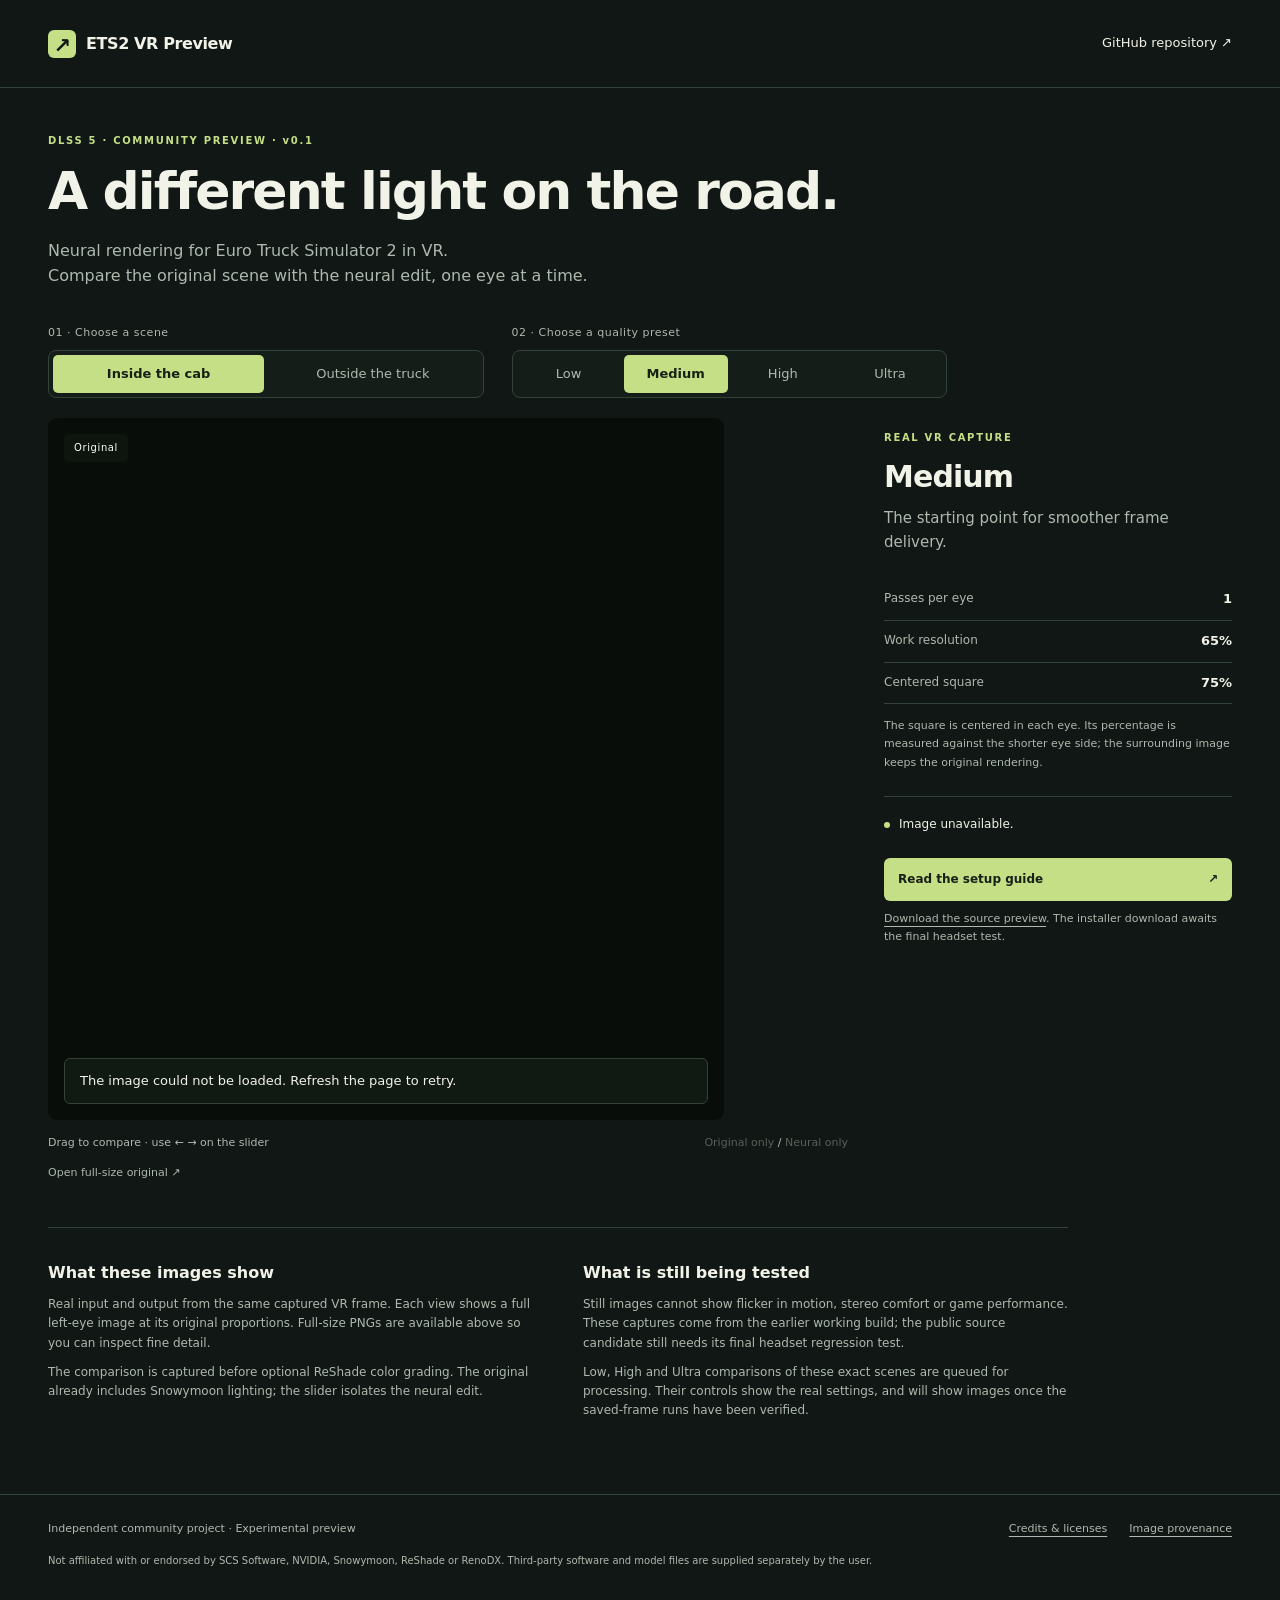
==== site/index.html @ 55ffd110 "Prepare the project-owned comparison showcase Keep the page, provenance, local-link validation and R" ====
<!doctype html>
<html lang="en"><head>
<meta charset="utf-8"><meta name="viewport" content="width=device-width, initial-scale=1"><meta name="description" content="ETS2 VR neural-rendering preview. Explore real cab and truck captures with an original / neural comparison slider."><meta name="theme-color" content="#111714">
<title>ETS2 DLSS 5 VR Preview — comparisons</title><link rel="stylesheet" href="style.css"><script src="app.js" defer></script>
</head><body>
<header class="topbar"><a class="brand" href="./"><span class="mark" aria-hidden="true">↗</span> ETS2 VR Preview</a><a href="https://github.com/EinarEB/ETS2-DLSS-5-VR-Preview">GitHub repository ↗</a></header>
<main>
<div class="intro"><p class="eyebrow">DLSS 5 · COMMUNITY PREVIEW · v0.1</p><h1>A different light on the road.</h1><p class="lede">Neural rendering for Euro Truck Simulator 2 in VR.<br>Compare the original scene with the neural edit, one eye at a time.</p></div>
<section class="showcase" aria-label="Interactive image comparison">
<div class="controls">
<div><span class="control-label" id="scene-label">01 · Choose a scene</span><div class="segments" role="group" aria-labelledby="scene-label"><button data-scene="cab" aria-pressed="true">Inside the cab</button><button data-scene="exterior" aria-pressed="false">Outside the truck</button></div></div>
<div><span class="control-label" id="preset-label">02 · Choose a quality preset</span><div class="segments presets" role="group" aria-labelledby="preset-label"><button data-preset="low" aria-pressed="false">Low</button><button data-preset="medium" aria-pressed="true">Medium</button><button data-preset="high" aria-pressed="false">High</button><button data-preset="ultra" aria-pressed="false">Ultra</button></div></div>
</div>
<div class="comparison-layout"><div class="viewer-column">
<div class="viewer" id="viewer" aria-busy="true">
<img id="after-image" alt="" width="2504" height="2600" draggable="false"><img id="before-image" alt="Captured original VR scene before the neural edit" width="2504" height="2600" draggable="false">
<div class="image-labels"><span>Original</span><span id="after-label">Medium · neural edit</span></div><div class="divider" aria-hidden="true"><span>‹ ›</span></div>
<input id="wipe" type="range" min="0" max="100" value="50" aria-label="Original image coverage" aria-valuetext="50 percent original, 50 percent neural edit">
<div class="viewer-message" id="viewer-message" role="status">Loading the captured frame…</div></div>
<div class="under-viewer"><p id="drag-hint">Drag to compare · use ← → on the slider</p><div><button class="text-button" id="show-original">Original only</button><span aria-hidden="true"> / </span><button class="text-button" id="show-neural">Neural only</button></div></div>
<div class="image-links"><a id="original-link" target="_blank" rel="noopener">Open full-size original ↗</a><a id="result-link" target="_blank" rel="noopener">Open full-size result ↗</a></div>
</div><aside>
<p class="eyebrow" id="sample-kind">REAL VR CAPTURE</p><h2 id="preset-title">Medium</h2><p id="preset-description">The starting point for smoother frame delivery.</p>
<dl class="specs"><div><dt>Passes per eye</dt><dd id="passes">1</dd></div><div><dt>Work resolution</dt><dd id="resolution">65%</dd></div><div><dt>Centered square</dt><dd id="crop">75%</dd></div></dl>
<p class="small">The square is centered in each eye. Its percentage is measured against the shorter eye side; the surrounding image keeps the original rendering.</p>
<div class="sample-note"><span class="status-dot" aria-hidden="true"></span><p id="sample-note" aria-live="polite">Loading capture details…</p></div><p class="small" id="capture-details"></p>
<a class="button" href="setup.html">Read the setup guide <span aria-hidden="true">↗</span></a><p class="small release-note"><a href="https://github.com/EinarEB/ETS2-DLSS-5-VR-Preview/archive/refs/heads/main.zip">Download the source preview</a>. The installer download awaits the final headset test.</p>
</aside></div></section>
<section class="notes" aria-label="About the comparison"><div><h2>What these images show</h2><p>Real input and output from the same captured VR frame. Each view shows a full left-eye image at its original proportions. Full-size PNGs are available above so you can inspect fine detail.</p><p>The comparison is captured before optional ReShade color grading. The original already includes Snowymoon lighting; the slider isolates the neural edit.</p></div><div><h2>What is still being tested</h2><p>Still images cannot show flicker in motion, stereo comfort or game performance. These captures come from the earlier working build; the public source candidate still needs its final headset regression test.</p><p>Low, High and Ultra comparisons of these exact scenes are queued for processing. Their controls show the real settings, and will show images once the saved-frame runs have been verified.</p></div></section>
</main><footer><span>Independent community project · Experimental preview</span><div><a href="credits.html">Credits & licenses</a><a href="assets/provenance.json">Image provenance</a></div><p>Not affiliated with or endorsed by SCS Software, NVIDIA, Snowymoon, ReShade or RenoDX. Third-party software and model files are supplied separately by the user.</p></footer>
</body></html>
---- site/style.css ----
:root{color-scheme:dark;--bg:#111714;--line:#34433a;--text:#f1f3e9;--muted:#aeb9af;--accent:#c5df86;--split:50%}*{box-sizing:border-box}body{margin:0;background:var(--bg);color:var(--text);font-family:Inter,'Segoe UI',system-ui,sans-serif;font-size:15px;line-height:1.6}a{color:inherit;text-underline-offset:4px}button,input{font:inherit}button,a{-webkit-tap-highlight-color:transparent}button:focus-visible,a:focus-visible,input:focus-visible{outline:3px solid var(--accent);outline-offset:4px}button{cursor:pointer}button:disabled{cursor:default;opacity:.45}.topbar{max-width:1300px;margin:auto;min-height:88px;padding:24px 48px;display:flex;justify-content:space-between;align-items:center;border-bottom:1px solid var(--line);gap:20px}.topbar a{text-decoration:none;font-size:13px}.topbar .brand{font-size:16px;font-weight:700;letter-spacing:-.4px;display:flex;align-items:center;gap:10px}.mark{background:var(--accent);color:var(--bg);border-radius:6px;width:28px;height:28px;text-align:center;font-size:21px}main{max-width:1300px;margin:auto;padding:45px 48px 64px}.intro{margin-bottom:35px}.eyebrow{font-size:10px;font-weight:700;letter-spacing:1.7px;color:var(--accent);margin:0 0 12px}h1{font-size:clamp(32px,4.3vw,52px);line-height:1.17;font-weight:600;letter-spacing:-1.9px;margin:0 0 16px}.lede{color:var(--muted);font-size:16px;margin:0}.controls{display:grid;grid-template-columns:minmax(240px,1fr) minmax(280px,1fr);gap:28px;margin-bottom:20px;max-width:800px}.control-label{display:block;font-size:11px;color:var(--muted);letter-spacing:.5px;margin-bottom:8px}.segments{display:flex;border:1px solid var(--line);border-radius:8px;padding:4px;gap:3px;background:#151d18}.segments button{border:0;border-radius:5px;background:transparent;color:var(--muted);padding:9px 12px;flex:1;font-size:13px;white-space:nowrap}.segments button[aria-pressed=true]{background:var(--accent);color:#172015;font-weight:700}.segments button:hover:not([aria-pressed=true]){background:#263229;color:var(--text)}.comparison-layout{display:grid;grid-template-columns:minmax(0,800px) minmax(245px,1fr);gap:36px;align-items:start}.viewer{position:relative;overflow:hidden;background:#090d0a;border-radius:9px;aspect-ratio:2504/2600;width:100%;margin:auto;isolation:isolate}.viewer img{position:absolute;width:100%;height:100%;object-fit:contain;inset:0;pointer-events:none;user-select:none}.viewer #before-image{clip-path:inset(0 calc(100% - var(--split)) 0 0)}.viewer.no-result #before-image{clip-path:none}.image-labels{position:absolute;inset:16px 16px auto;display:flex;justify-content:space-between;gap:8px;pointer-events:none}.image-labels span{font-size:10px;letter-spacing:.6px;line-height:1.2;padding:8px 10px;border-radius:4px;color:white;background:#101610dc}.divider{position:absolute;top:0;bottom:0;left:var(--split);width:2px;background:#fff;transform:translateX(-1px);pointer-events:none;box-shadow:0 0 5px #0008}.divider span{position:absolute;top:50%;left:50%;transform:translate(-50%,-50%);width:42px;height:42px;display:grid;place-items:center;background:#eff2e8;color:#172015;border-radius:50%;font-size:22px;letter-spacing:2px;box-shadow:0 2px 16px #0005}.viewer input{position:absolute;inset:0;appearance:none;-webkit-appearance:none;width:100%;height:100%;margin:0;background:transparent;opacity:0;cursor:ew-resize;touch-action:pan-y}.viewer input::-webkit-slider-thumb{appearance:none;width:42px;height:100%}.viewer:has(input:focus-visible){outline:3px solid var(--accent);outline-offset:4px}.viewer-message{position:absolute;inset:auto 16px 16px;background:#121a14ed;border:1px solid var(--line);border-radius:6px;padding:12px 15px;pointer-events:none;font-size:13px;color:var(--text)}[hidden]{display:none!important}.no-result .divider,.no-result #after-label{display:none}.under-viewer{display:flex;justify-content:space-between;align-items:center;gap:12px;margin-top:10px;font-size:11px;color:var(--muted)}.under-viewer p{margin:0}.text-button{border:0;background:none;color:inherit;padding:4px 0;font-size:11px}.text-button:hover{text-decoration:underline}.image-links{display:flex;gap:20px;flex-wrap:wrap;font-size:11px;margin-top:8px;color:var(--muted)}aside{padding-top:12px}aside h2{font-size:30px;letter-spacing:-.9px;line-height:1.25;margin:0 0 10px}aside>p{color:var(--muted);margin-top:0}.specs{margin:25px 0 13px}.specs div{display:flex;justify-content:space-between;gap:14px;padding:10px 0;border-bottom:1px solid var(--line)}.specs dt{color:var(--muted);font-size:12px}.specs dd{margin:0;font-weight:600;font-size:13px}.small{font-size:11px;color:var(--muted);line-height:1.65}.sample-note{display:flex;gap:9px;align-items:baseline;border-top:1px solid var(--line);padding-top:18px;margin-top:24px}.sample-note p{font-size:12px;margin:0}.status-dot{width:6px;height:6px;flex:none;border-radius:50%;background:var(--accent)}.button{display:flex;justify-content:space-between;align-items:center;background:var(--accent);color:#172015;text-decoration:none;font-weight:700;font-size:12px;padding:12px 14px;border-radius:6px;margin-top:24px}.release-note{margin-top:9px}.notes{display:grid;grid-template-columns:1fr 1fr;gap:50px;border-top:1px solid var(--line);padding-top:32px;margin-top:45px;max-width:1020px}.notes h2{font-size:16px;margin:0 0 10px}.notes p{font-size:12px;color:var(--muted);margin:0 0 10px}footer{max-width:1300px;margin:auto;padding:25px 48px 36px;border-top:1px solid var(--line);font-size:11px;color:var(--muted);display:flex;justify-content:space-between;gap:15px;flex-wrap:wrap}footer div{display:flex;gap:22px}footer p{width:100%;margin:0;font-size:10px;max-width:850px}@media(min-width:900px){.viewer{width:min(100%,calc(78svh * 2504 / 2600));margin-left:0}.controls{max-width:calc(100% - 285px)}}@media(max-width:899px){.comparison-layout{grid-template-columns:minmax(0,1fr);gap:20px}.controls{gap:16px}aside{display:grid;grid-template-columns:1fr 1fr;gap:0 30px}aside .specs{grid-column:2;grid-row:1/5;margin:0}aside .sample-note,aside #capture-details,aside .button,aside .release-note{grid-column:1/-1}aside .button{max-width:350px}.notes{margin-top:30px}}@media(max-width:560px){.topbar{min-height:70px;padding:18px 20px}.topbar .brand{font-size:14px}.topbar>a{font-size:11px}main{padding:30px 16px 36px}.intro{padding:0 4px;margin-bottom:24px}.lede{font-size:14px}.controls{grid-template-columns:1fr;gap:14px;margin-bottom:16px}.control-label{font-size:10px}.segments button{padding:9px 8px}.comparison-layout{gap:12px}.viewer{border-radius:6px}.under-viewer{align-items:start;font-size:10px}.under-viewer p{max-width:160px}.image-links{gap:12px;font-size:10px}.image-labels{inset:10px 10px auto}.image-labels span{font-size:9px;padding:6px 8px}.notes{grid-template-columns:1fr;gap:18px;padding-top:23px}aside{gap:0 18px}aside h2{font-size:25px}aside>p{font-size:12px}aside .small{font-size:11px}footer{padding:22px 20px 30px}h1{letter-spacing:-1.2px}}
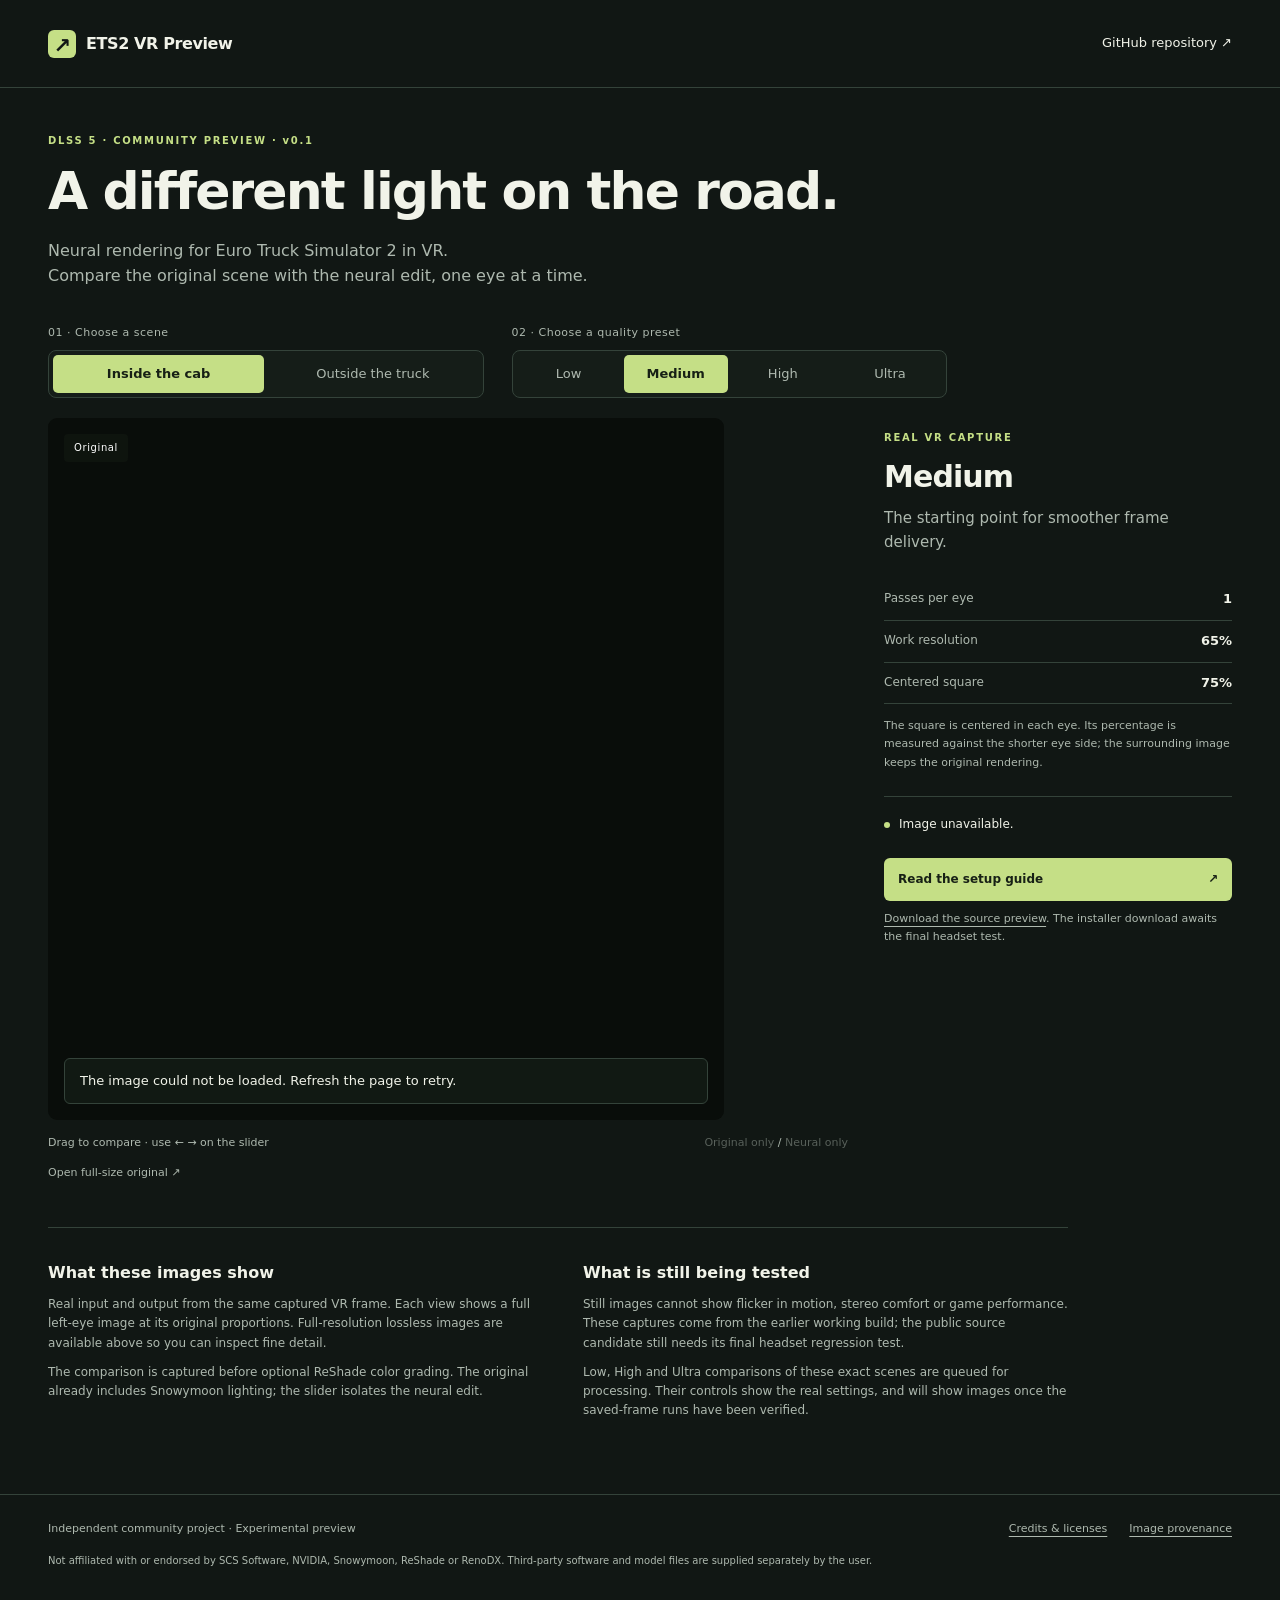
==== commit 8f702676: "Store the complete comparison showcase and lossless images in the repository" ====
--- a/site/index.html
+++ b/site/index.html
@@ -1,31 +1,31 @@
-<!doctype html>
-<html lang="en"><head>
-<meta charset="utf-8"><meta name="viewport" content="width=device-width, initial-scale=1"><meta name="description" content="ETS2 VR neural-rendering preview. Explore real cab and truck captures with an original / neural comparison slider."><meta name="theme-color" content="#111714">
-<title>ETS2 DLSS 5 VR Preview — comparisons</title><link rel="stylesheet" href="style.css"><script src="app.js" defer></script>
-</head><body>
-<header class="topbar"><a class="brand" href="./"><span class="mark" aria-hidden="true">↗</span> ETS2 VR Preview</a><a href="https://github.com/EinarEB/ETS2-DLSS-5-VR-Preview">GitHub repository ↗</a></header>
-<main>
-<div class="intro"><p class="eyebrow">DLSS 5 · COMMUNITY PREVIEW · v0.1</p><h1>A different light on the road.</h1><p class="lede">Neural rendering for Euro Truck Simulator 2 in VR.<br>Compare the original scene with the neural edit, one eye at a time.</p></div>
-<section class="showcase" aria-label="Interactive image comparison">
-<div class="controls">
-<div><span class="control-label" id="scene-label">01 · Choose a scene</span><div class="segments" role="group" aria-labelledby="scene-label"><button data-scene="cab" aria-pressed="true">Inside the cab</button><button data-scene="exterior" aria-pressed="false">Outside the truck</button></div></div>
-<div><span class="control-label" id="preset-label">02 · Choose a quality preset</span><div class="segments presets" role="group" aria-labelledby="preset-label"><button data-preset="low" aria-pressed="false">Low</button><button data-preset="medium" aria-pressed="true">Medium</button><button data-preset="high" aria-pressed="false">High</button><button data-preset="ultra" aria-pressed="false">Ultra</button></div></div>
-</div>
-<div class="comparison-layout"><div class="viewer-column">
-<div class="viewer" id="viewer" aria-busy="true">
-<img id="after-image" alt="" width="2504" height="2600" draggable="false"><img id="before-image" alt="Captured original VR scene before the neural edit" width="2504" height="2600" draggable="false">
-<div class="image-labels"><span>Original</span><span id="after-label">Medium · neural edit</span></div><div class="divider" aria-hidden="true"><span>‹ ›</span></div>
-<input id="wipe" type="range" min="0" max="100" value="50" aria-label="Original image coverage" aria-valuetext="50 percent original, 50 percent neural edit">
-<div class="viewer-message" id="viewer-message" role="status">Loading the captured frame…</div></div>
-<div class="under-viewer"><p id="drag-hint">Drag to compare · use ← → on the slider</p><div><button class="text-button" id="show-original">Original only</button><span aria-hidden="true"> / </span><button class="text-button" id="show-neural">Neural only</button></div></div>
-<div class="image-links"><a id="original-link" target="_blank" rel="noopener">Open full-size original ↗</a><a id="result-link" target="_blank" rel="noopener">Open full-size result ↗</a></div>
-</div><aside>
-<p class="eyebrow" id="sample-kind">REAL VR CAPTURE</p><h2 id="preset-title">Medium</h2><p id="preset-description">The starting point for smoother frame delivery.</p>
-<dl class="specs"><div><dt>Passes per eye</dt><dd id="passes">1</dd></div><div><dt>Work resolution</dt><dd id="resolution">65%</dd></div><div><dt>Centered square</dt><dd id="crop">75%</dd></div></dl>
-<p class="small">The square is centered in each eye. Its percentage is measured against the shorter eye side; the surrounding image keeps the original rendering.</p>
-<div class="sample-note"><span class="status-dot" aria-hidden="true"></span><p id="sample-note" aria-live="polite">Loading capture details…</p></div><p class="small" id="capture-details"></p>
-<a class="button" href="setup.html">Read the setup guide <span aria-hidden="true">↗</span></a><p class="small release-note"><a href="https://github.com/EinarEB/ETS2-DLSS-5-VR-Preview/archive/refs/heads/main.zip">Download the source preview</a>. The installer download awaits the final headset test.</p>
-</aside></div></section>
-<section class="notes" aria-label="About the comparison"><div><h2>What these images show</h2><p>Real input and output from the same captured VR frame. Each view shows a full left-eye image at its original proportions. Full-size PNGs are available above so you can inspect fine detail.</p><p>The comparison is captured before optional ReShade color grading. The original already includes Snowymoon lighting; the slider isolates the neural edit.</p></div><div><h2>What is still being tested</h2><p>Still images cannot show flicker in motion, stereo comfort or game performance. These captures come from the earlier working build; the public source candidate still needs its final headset regression test.</p><p>Low, High and Ultra comparisons of these exact scenes are queued for processing. Their controls show the real settings, and will show images once the saved-frame runs have been verified.</p></div></section>
-</main><footer><span>Independent community project · Experimental preview</span><div><a href="credits.html">Credits & licenses</a><a href="assets/provenance.json">Image provenance</a></div><p>Not affiliated with or endorsed by SCS Software, NVIDIA, Snowymoon, ReShade or RenoDX. Third-party software and model files are supplied separately by the user.</p></footer>
-</body></html>
+<!doctype html>
+<html lang="en"><head>
+<meta charset="utf-8"><meta name="viewport" content="width=device-width, initial-scale=1"><meta name="description" content="ETS2 VR neural-rendering preview. Explore real cab and truck captures with an original / neural comparison slider."><meta name="theme-color" content="#111714">
+<title>ETS2 DLSS 5 VR Preview — comparisons</title><link rel="stylesheet" href="style.css"><script src="app.js" defer></script>
+</head><body>
+<header class="topbar"><a class="brand" href="./"><span class="mark" aria-hidden="true">↗</span> ETS2 VR Preview</a><a href="https://github.com/EinarEB/ETS2-DLSS-5-VR-Preview">GitHub repository ↗</a></header>
+<main>
+<div class="intro"><p class="eyebrow">DLSS 5 · COMMUNITY PREVIEW · v0.1</p><h1>A different light on the road.</h1><p class="lede">Neural rendering for Euro Truck Simulator 2 in VR.<br>Compare the original scene with the neural edit, one eye at a time.</p></div>
+<section class="showcase" aria-label="Interactive image comparison">
+<div class="controls">
+<div><span class="control-label" id="scene-label">01 · Choose a scene</span><div class="segments" role="group" aria-labelledby="scene-label"><button data-scene="cab" aria-pressed="true">Inside the cab</button><button data-scene="exterior" aria-pressed="false">Outside the truck</button></div></div>
+<div><span class="control-label" id="preset-label">02 · Choose a quality preset</span><div class="segments presets" role="group" aria-labelledby="preset-label"><button data-preset="low" aria-pressed="false">Low</button><button data-preset="medium" aria-pressed="true">Medium</button><button data-preset="high" aria-pressed="false">High</button><button data-preset="ultra" aria-pressed="false">Ultra</button></div></div>
+</div>
+<div class="comparison-layout"><div class="viewer-column">
+<div class="viewer" id="viewer" aria-busy="true">
+<img id="after-image" alt="" width="2504" height="2600" draggable="false"><img id="before-image" alt="Captured original VR scene before the neural edit" width="2504" height="2600" draggable="false">
+<div class="image-labels"><span>Original</span><span id="after-label">Medium · neural edit</span></div><div class="divider" aria-hidden="true"><span>‹ ›</span></div>
+<input id="wipe" type="range" min="0" max="100" value="50" aria-label="Original image coverage" aria-valuetext="50 percent original, 50 percent neural edit">
+<div class="viewer-message" id="viewer-message" role="status">Loading the captured frame…</div></div>
+<div class="under-viewer"><p id="drag-hint">Drag to compare · use ← → on the slider</p><div><button class="text-button" id="show-original">Original only</button><span aria-hidden="true"> / </span><button class="text-button" id="show-neural">Neural only</button></div></div>
+<div class="image-links"><a id="original-link" target="_blank" rel="noopener">Open full-size original ↗</a><a id="result-link" target="_blank" rel="noopener">Open full-size result ↗</a></div>
+</div><aside>
+<p class="eyebrow" id="sample-kind">REAL VR CAPTURE</p><h2 id="preset-title">Medium</h2><p id="preset-description">The starting point for smoother frame delivery.</p>
+<dl class="specs"><div><dt>Passes per eye</dt><dd id="passes">1</dd></div><div><dt>Work resolution</dt><dd id="resolution">65%</dd></div><div><dt>Centered square</dt><dd id="crop">75%</dd></div></dl>
+<p class="small">The square is centered in each eye. Its percentage is measured against the shorter eye side; the surrounding image keeps the original rendering.</p>
+<div class="sample-note"><span class="status-dot" aria-hidden="true"></span><p id="sample-note" aria-live="polite">Loading capture details…</p></div><p class="small" id="capture-details"></p>
+<a class="button" href="setup.html">Read the setup guide <span aria-hidden="true">↗</span></a><p class="small release-note"><a href="https://github.com/EinarEB/ETS2-DLSS-5-VR-Preview/archive/refs/heads/main.zip">Download the source preview</a>. The installer download awaits the final headset test.</p>
+</aside></div></section>
+<section class="notes" aria-label="About the comparison"><div><h2>What these images show</h2><p>Real input and output from the same captured VR frame. Each view shows a full left-eye image at its original proportions. Full-resolution lossless images are available above so you can inspect fine detail.</p><p>The comparison is captured before optional ReShade color grading. The original already includes Snowymoon lighting; the slider isolates the neural edit.</p></div><div><h2>What is still being tested</h2><p>Still images cannot show flicker in motion, stereo comfort or game performance. These captures come from the earlier working build; the public source candidate still needs its final headset regression test.</p><p>Low, High and Ultra comparisons of these exact scenes are queued for processing. Their controls show the real settings, and will show images once the saved-frame runs have been verified.</p></div></section>
+</main><footer><span>Independent community project · Experimental preview</span><div><a href="credits.html">Credits & licenses</a><a href="assets/provenance.json">Image provenance</a></div><p>Not affiliated with or endorsed by SCS Software, NVIDIA, Snowymoon, ReShade or RenoDX. Third-party software and model files are supplied separately by the user.</p></footer>
+</body></html>
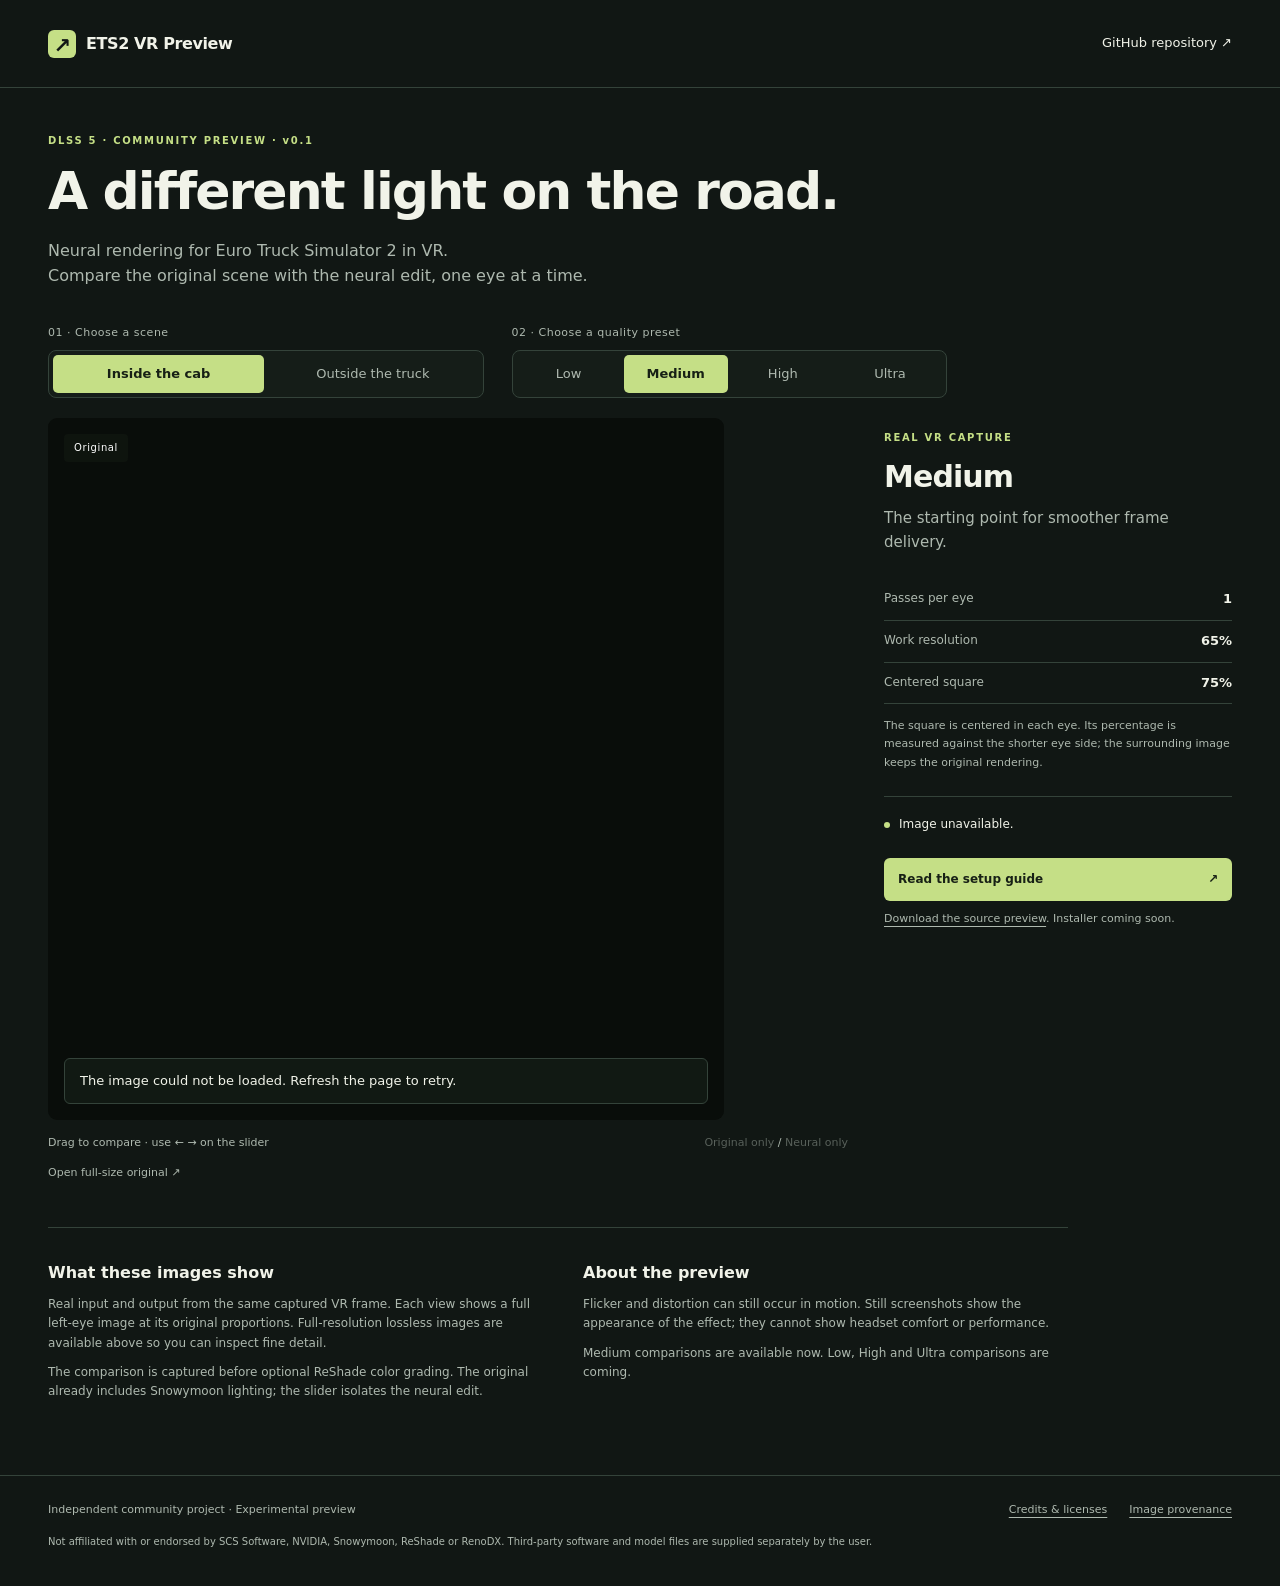
==== commit 744a6732: "Rewrite the public setup guide around requirements, installation and everyday controls" ====
--- a/site/index.html
+++ b/site/index.html
@@ -1,31 +1,31 @@
-<!doctype html>
-<html lang="en"><head>
-<meta charset="utf-8"><meta name="viewport" content="width=device-width, initial-scale=1"><meta name="description" content="ETS2 VR neural-rendering preview. Explore real cab and truck captures with an original / neural comparison slider."><meta name="theme-color" content="#111714">
-<title>ETS2 DLSS 5 VR Preview — comparisons</title><link rel="stylesheet" href="style.css"><script src="app.js" defer></script>
-</head><body>
-<header class="topbar"><a class="brand" href="./"><span class="mark" aria-hidden="true">↗</span> ETS2 VR Preview</a><a href="https://github.com/EinarEB/ETS2-DLSS-5-VR-Preview">GitHub repository ↗</a></header>
-<main>
-<div class="intro"><p class="eyebrow">DLSS 5 · COMMUNITY PREVIEW · v0.1</p><h1>A different light on the road.</h1><p class="lede">Neural rendering for Euro Truck Simulator 2 in VR.<br>Compare the original scene with the neural edit, one eye at a time.</p></div>
-<section class="showcase" aria-label="Interactive image comparison">
-<div class="controls">
-<div><span class="control-label" id="scene-label">01 · Choose a scene</span><div class="segments" role="group" aria-labelledby="scene-label"><button data-scene="cab" aria-pressed="true">Inside the cab</button><button data-scene="exterior" aria-pressed="false">Outside the truck</button></div></div>
-<div><span class="control-label" id="preset-label">02 · Choose a quality preset</span><div class="segments presets" role="group" aria-labelledby="preset-label"><button data-preset="low" aria-pressed="false">Low</button><button data-preset="medium" aria-pressed="true">Medium</button><button data-preset="high" aria-pressed="false">High</button><button data-preset="ultra" aria-pressed="false">Ultra</button></div></div>
-</div>
-<div class="comparison-layout"><div class="viewer-column">
-<div class="viewer" id="viewer" aria-busy="true">
-<img id="after-image" alt="" width="2504" height="2600" draggable="false"><img id="before-image" alt="Captured original VR scene before the neural edit" width="2504" height="2600" draggable="false">
-<div class="image-labels"><span>Original</span><span id="after-label">Medium · neural edit</span></div><div class="divider" aria-hidden="true"><span>‹ ›</span></div>
-<input id="wipe" type="range" min="0" max="100" value="50" aria-label="Original image coverage" aria-valuetext="50 percent original, 50 percent neural edit">
-<div class="viewer-message" id="viewer-message" role="status">Loading the captured frame…</div></div>
-<div class="under-viewer"><p id="drag-hint">Drag to compare · use ← → on the slider</p><div><button class="text-button" id="show-original">Original only</button><span aria-hidden="true"> / </span><button class="text-button" id="show-neural">Neural only</button></div></div>
-<div class="image-links"><a id="original-link" target="_blank" rel="noopener">Open full-size original ↗</a><a id="result-link" target="_blank" rel="noopener">Open full-size result ↗</a></div>
-</div><aside>
-<p class="eyebrow" id="sample-kind">REAL VR CAPTURE</p><h2 id="preset-title">Medium</h2><p id="preset-description">The starting point for smoother frame delivery.</p>
-<dl class="specs"><div><dt>Passes per eye</dt><dd id="passes">1</dd></div><div><dt>Work resolution</dt><dd id="resolution">65%</dd></div><div><dt>Centered square</dt><dd id="crop">75%</dd></div></dl>
-<p class="small">The square is centered in each eye. Its percentage is measured against the shorter eye side; the surrounding image keeps the original rendering.</p>
-<div class="sample-note"><span class="status-dot" aria-hidden="true"></span><p id="sample-note" aria-live="polite">Loading capture details…</p></div><p class="small" id="capture-details"></p>
-<a class="button" href="setup.html">Read the setup guide <span aria-hidden="true">↗</span></a><p class="small release-note"><a href="https://github.com/EinarEB/ETS2-DLSS-5-VR-Preview/archive/refs/heads/main.zip">Download the source preview</a>. The installer download awaits the final headset test.</p>
-</aside></div></section>
-<section class="notes" aria-label="About the comparison"><div><h2>What these images show</h2><p>Real input and output from the same captured VR frame. Each view shows a full left-eye image at its original proportions. Full-resolution lossless images are available above so you can inspect fine detail.</p><p>The comparison is captured before optional ReShade color grading. The original already includes Snowymoon lighting; the slider isolates the neural edit.</p></div><div><h2>What is still being tested</h2><p>Still images cannot show flicker in motion, stereo comfort or game performance. These captures come from the earlier working build; the public source candidate still needs its final headset regression test.</p><p>Low, High and Ultra comparisons of these exact scenes are queued for processing. Their controls show the real settings, and will show images once the saved-frame runs have been verified.</p></div></section>
-</main><footer><span>Independent community project · Experimental preview</span><div><a href="credits.html">Credits & licenses</a><a href="assets/provenance.json">Image provenance</a></div><p>Not affiliated with or endorsed by SCS Software, NVIDIA, Snowymoon, ReShade or RenoDX. Third-party software and model files are supplied separately by the user.</p></footer>
-</body></html>
+<!doctype html>
+<html lang="en"><head>
+<meta charset="utf-8"><meta name="viewport" content="width=device-width, initial-scale=1"><meta name="description" content="ETS2 VR neural-rendering preview. Explore real cab and truck captures with an original / neural comparison slider."><meta name="theme-color" content="#111714">
+<title>ETS2 DLSS 5 VR Preview — comparisons</title><link rel="stylesheet" href="style.css"><script src="app.js" defer></script>
+</head><body>
+<header class="topbar"><a class="brand" href="./"><span class="mark" aria-hidden="true">↗</span> ETS2 VR Preview</a><a href="https://github.com/EinarEB/ETS2-DLSS-5-VR-Preview">GitHub repository ↗</a></header>
+<main>
+<div class="intro"><p class="eyebrow">DLSS 5 · COMMUNITY PREVIEW · v0.1</p><h1>A different light on the road.</h1><p class="lede">Neural rendering for Euro Truck Simulator 2 in VR.<br>Compare the original scene with the neural edit, one eye at a time.</p></div>
+<section class="showcase" aria-label="Interactive image comparison">
+<div class="controls">
+<div><span class="control-label" id="scene-label">01 · Choose a scene</span><div class="segments" role="group" aria-labelledby="scene-label"><button data-scene="cab" aria-pressed="true">Inside the cab</button><button data-scene="exterior" aria-pressed="false">Outside the truck</button></div></div>
+<div><span class="control-label" id="preset-label">02 · Choose a quality preset</span><div class="segments presets" role="group" aria-labelledby="preset-label"><button data-preset="low" aria-pressed="false">Low</button><button data-preset="medium" aria-pressed="true">Medium</button><button data-preset="high" aria-pressed="false">High</button><button data-preset="ultra" aria-pressed="false">Ultra</button></div></div>
+</div>
+<div class="comparison-layout"><div class="viewer-column">
+<div class="viewer" id="viewer" aria-busy="true">
+<img id="after-image" alt="" width="2504" height="2600" draggable="false"><img id="before-image" alt="Captured original VR scene before the neural edit" width="2504" height="2600" draggable="false">
+<div class="image-labels"><span>Original</span><span id="after-label">Medium · neural edit</span></div><div class="divider" aria-hidden="true"><span>‹ ›</span></div>
+<input id="wipe" type="range" min="0" max="100" value="50" aria-label="Original image coverage" aria-valuetext="50 percent original, 50 percent neural edit">
+<div class="viewer-message" id="viewer-message" role="status">Loading the captured frame…</div></div>
+<div class="under-viewer"><p id="drag-hint">Drag to compare · use ← → on the slider</p><div><button class="text-button" id="show-original">Original only</button><span aria-hidden="true"> / </span><button class="text-button" id="show-neural">Neural only</button></div></div>
+<div class="image-links"><a id="original-link" target="_blank" rel="noopener">Open full-size original ↗</a><a id="result-link" target="_blank" rel="noopener">Open full-size result ↗</a></div>
+</div><aside>
+<p class="eyebrow" id="sample-kind">REAL VR CAPTURE</p><h2 id="preset-title">Medium</h2><p id="preset-description">The starting point for smoother frame delivery.</p>
+<dl class="specs"><div><dt>Passes per eye</dt><dd id="passes">1</dd></div><div><dt>Work resolution</dt><dd id="resolution">65%</dd></div><div><dt>Centered square</dt><dd id="crop">75%</dd></div></dl>
+<p class="small">The square is centered in each eye. Its percentage is measured against the shorter eye side; the surrounding image keeps the original rendering.</p>
+<div class="sample-note"><span class="status-dot" aria-hidden="true"></span><p id="sample-note" aria-live="polite">Loading capture details…</p></div><p class="small" id="capture-details"></p>
+<a class="button" href="setup.html">Read the setup guide <span aria-hidden="true">↗</span></a><p class="small release-note"><a href="https://github.com/EinarEB/ETS2-DLSS-5-VR-Preview/archive/refs/heads/main.zip">Download the source preview</a>. Installer coming soon.</p>
+</aside></div></section>
+<section class="notes" aria-label="About the comparison"><div><h2>What these images show</h2><p>Real input and output from the same captured VR frame. Each view shows a full left-eye image at its original proportions. Full-resolution lossless images are available above so you can inspect fine detail.</p><p>The comparison is captured before optional ReShade color grading. The original already includes Snowymoon lighting; the slider isolates the neural edit.</p></div><div><h2>About the preview</h2><p>Flicker and distortion can still occur in motion. Still screenshots show the appearance of the effect; they cannot show headset comfort or performance.</p><p>Medium comparisons are available now. Low, High and Ultra comparisons are coming.</p></div></section>
+</main><footer><span>Independent community project · Experimental preview</span><div><a href="credits.html">Credits & licenses</a><a href="assets/provenance.json">Image provenance</a></div><p>Not affiliated with or endorsed by SCS Software, NVIDIA, Snowymoon, ReShade or RenoDX. Third-party software and model files are supplied separately by the user.</p></footer>
+</body></html>
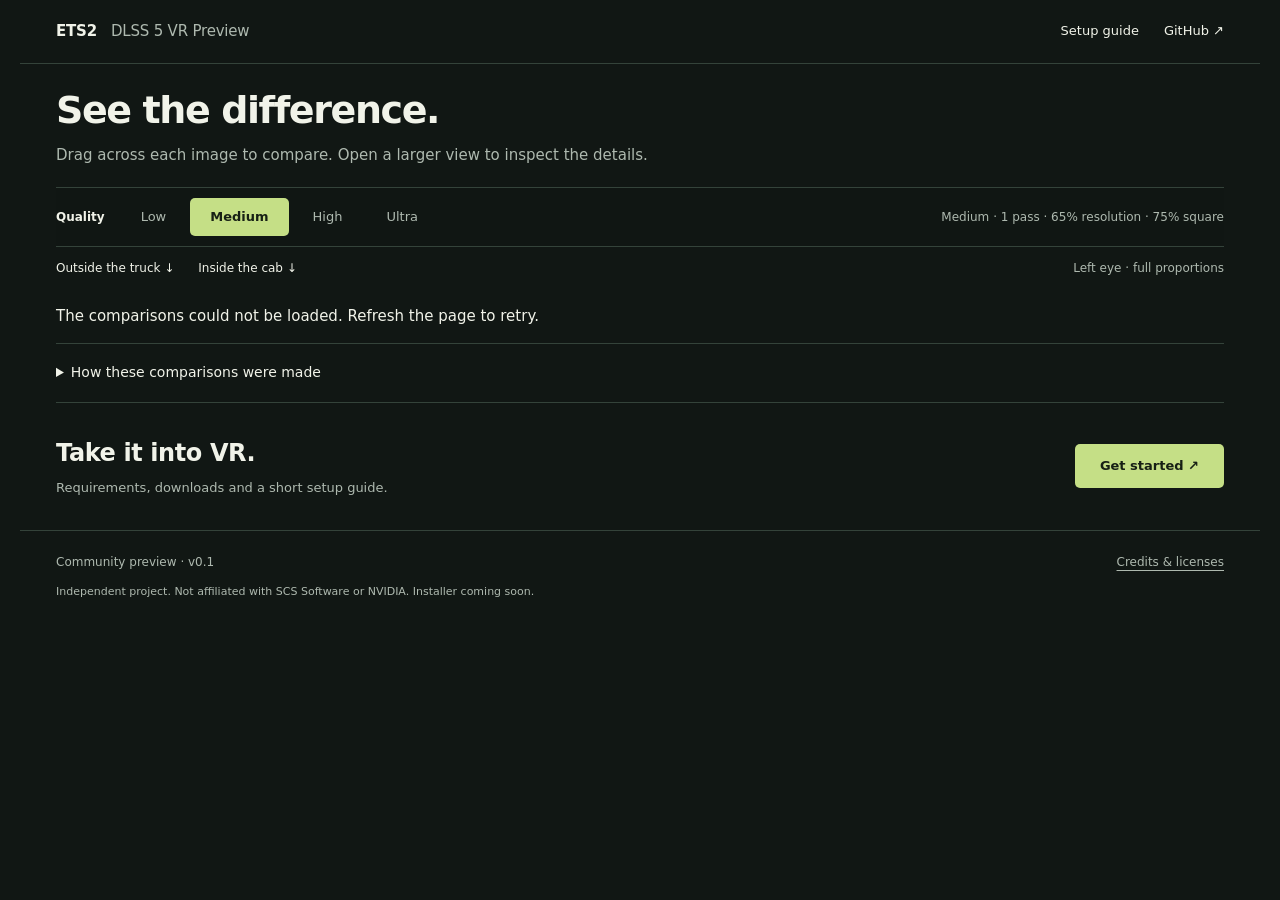
==== commit 057bfa52: "Add 72 same-frame comparisons and simplify the installer and launcher" ====
--- a/site/index.html
+++ b/site/index.html
@@ -1,31 +1,18 @@
 <!doctype html>
 <html lang="en"><head>
-<meta charset="utf-8"><meta name="viewport" content="width=device-width, initial-scale=1"><meta name="description" content="ETS2 VR neural-rendering preview. Explore real cab and truck captures with an original / neural comparison slider."><meta name="theme-color" content="#111714">
-<title>ETS2 DLSS 5 VR Preview — comparisons</title><link rel="stylesheet" href="style.css"><script src="app.js" defer></script>
+<meta charset="utf-8"><meta name="viewport" content="width=device-width,initial-scale=1"><meta name="description" content="Compare ETS2 DLSS 5 VR quality presets, neural styles and color looks on the same real cab and exterior frames."><meta name="theme-color" content="#111714">
+<title>Comparisons · ETS2 DLSS 5 VR Preview</title><link rel="stylesheet" href="style.css?v=2"><script src="app.js?v=2" defer></script>
 </head><body>
-<header class="topbar"><a class="brand" href="./"><span class="mark" aria-hidden="true">↗</span> ETS2 VR Preview</a><a href="https://github.com/EinarEB/ETS2-DLSS-5-VR-Preview">GitHub repository ↗</a></header>
+<header class="topbar"><a class="brand" href="./">ETS2 <span>DLSS 5 VR Preview</span></a><nav aria-label="Main"><a href="setup.html">Setup guide</a><a href="https://github.com/EinarEB/ETS2-DLSS-5-VR-Preview">GitHub ↗</a></nav></header>
 <main>
-<div class="intro"><p class="eyebrow">DLSS 5 · COMMUNITY PREVIEW · v0.1</p><h1>A different light on the road.</h1><p class="lede">Neural rendering for Euro Truck Simulator 2 in VR.<br>Compare the original scene with the neural edit, one eye at a time.</p></div>
-<section class="showcase" aria-label="Interactive image comparison">
-<div class="controls">
-<div><span class="control-label" id="scene-label">01 · Choose a scene</span><div class="segments" role="group" aria-labelledby="scene-label"><button data-scene="cab" aria-pressed="true">Inside the cab</button><button data-scene="exterior" aria-pressed="false">Outside the truck</button></div></div>
-<div><span class="control-label" id="preset-label">02 · Choose a quality preset</span><div class="segments presets" role="group" aria-labelledby="preset-label"><button data-preset="low" aria-pressed="false">Low</button><button data-preset="medium" aria-pressed="true">Medium</button><button data-preset="high" aria-pressed="false">High</button><button data-preset="ultra" aria-pressed="false">Ultra</button></div></div>
-</div>
-<div class="comparison-layout"><div class="viewer-column">
-<div class="viewer" id="viewer" aria-busy="true">
-<img id="after-image" alt="" width="2504" height="2600" draggable="false"><img id="before-image" alt="Captured original VR scene before the neural edit" width="2504" height="2600" draggable="false">
-<div class="image-labels"><span>Original</span><span id="after-label">Medium · neural edit</span></div><div class="divider" aria-hidden="true"><span>‹ ›</span></div>
-<input id="wipe" type="range" min="0" max="100" value="50" aria-label="Original image coverage" aria-valuetext="50 percent original, 50 percent neural edit">
-<div class="viewer-message" id="viewer-message" role="status">Loading the captured frame…</div></div>
-<div class="under-viewer"><p id="drag-hint">Drag to compare · use ← → on the slider</p><div><button class="text-button" id="show-original">Original only</button><span aria-hidden="true"> / </span><button class="text-button" id="show-neural">Neural only</button></div></div>
-<div class="image-links"><a id="original-link" target="_blank" rel="noopener">Open full-size original ↗</a><a id="result-link" target="_blank" rel="noopener">Open full-size result ↗</a></div>
-</div><aside>
-<p class="eyebrow" id="sample-kind">REAL VR CAPTURE</p><h2 id="preset-title">Medium</h2><p id="preset-description">The starting point for smoother frame delivery.</p>
-<dl class="specs"><div><dt>Passes per eye</dt><dd id="passes">1</dd></div><div><dt>Work resolution</dt><dd id="resolution">65%</dd></div><div><dt>Centered square</dt><dd id="crop">75%</dd></div></dl>
-<p class="small">The square is centered in each eye. Its percentage is measured against the shorter eye side; the surrounding image keeps the original rendering.</p>
-<div class="sample-note"><span class="status-dot" aria-hidden="true"></span><p id="sample-note" aria-live="polite">Loading capture details…</p></div><p class="small" id="capture-details"></p>
-<a class="button" href="setup.html">Read the setup guide <span aria-hidden="true">↗</span></a><p class="small release-note"><a href="https://github.com/EinarEB/ETS2-DLSS-5-VR-Preview/archive/refs/heads/main.zip">Download the source preview</a>. Installer coming soon.</p>
-</aside></div></section>
-<section class="notes" aria-label="About the comparison"><div><h2>What these images show</h2><p>Real input and output from the same captured VR frame. Each view shows a full left-eye image at its original proportions. Full-resolution lossless images are available above so you can inspect fine detail.</p><p>The comparison is captured before optional ReShade color grading. The original already includes Snowymoon lighting; the slider isolates the neural edit.</p></div><div><h2>About the preview</h2><p>Flicker and distortion can still occur in motion. Still screenshots show the appearance of the effect; they cannot show headset comfort or performance.</p><p>Medium comparisons are available now. Low, High and Ultra comparisons are coming.</p></div></section>
-</main><footer><span>Independent community project · Experimental preview</span><div><a href="credits.html">Credits & licenses</a><a href="assets/provenance.json">Image provenance</a></div><p>Not affiliated with or endorsed by SCS Software, NVIDIA, Snowymoon, ReShade or RenoDX. Third-party software and model files are supplied separately by the user.</p></footer>
+<div class="intro"><h1>See the difference.</h1><p>Drag across each image to compare. Open a larger view to inspect the details.</p></div>
+<div class="quality-bar"><div class="quality-controls"><span id="quality-label">Quality</span><div class="segments" role="group" aria-labelledby="quality-label"><button data-quality="low" aria-pressed="false">Low</button><button data-quality="medium" aria-pressed="true">Medium</button><button data-quality="high" aria-pressed="false">High</button><button data-quality="ultra" aria-pressed="false">Ultra</button></div></div><p id="quality-summary" aria-live="polite">Medium · 1 pass · 65% resolution · 75% square</p></div>
+<div class="scene-nav"><a href="#exterior">Outside the truck ↓</a><a href="#cab">Inside the cab ↓</a><span>Left eye · full proportions</span></div>
+<p id="page-status" role="status">Loading comparisons…</p><div id="scenes"></div>
+<details class="method"><summary>How these comparisons were made</summary><p>Two real VR frames, captured with Snowymoon lighting. The exterior uses the latest capture; the cab uses the retained interior capture. Each original was held still and processed through all four quality presets and three neural styles. Clean, Cooler and Cold were then applied using the preview's own color shaders.</p><p>Every slider starts from the same ungraded original. Model preset 1, intensity 2 and 100% final blend are fixed. These are processed still frames with zero motion input, not recordings of moving gameplay. They show appearance; flicker and frame rate need a headset test.</p><p>The grid uses smaller lossless previews. Full-size images preserve the native 2504 × 2600 pixels without lossy compression. <a href="assets/provenance.json">Processing details and image hashes ↗</a></p></details>
+<div class="get-started"><div><h2>Take it into VR.</h2><p>Requirements, downloads and a short setup guide.</p></div><a class="button" href="setup.html">Get started ↗</a></div>
+</main>
+<footer><span>Community preview · v0.1</span><a href="credits.html">Credits & licenses</a><p>Independent project. Not affiliated with SCS Software or NVIDIA. Installer coming soon.</p></footer>
+<dialog id="detail" aria-labelledby="detail-title"><div class="dialog-bar"><h2 id="detail-title"></h2><button id="close-detail" aria-label="Close larger comparison">Close ×</button></div><div id="detail-content"></div><div class="full-links"><a id="full-original" target="_blank" rel="noopener">Full-size original ↗</a><a id="full-result" target="_blank" rel="noopener">Full-size result ↗</a><span>Native pixels · lossless</span></div></dialog>
+<noscript><p class="noscript">Enable JavaScript for the comparison sliders. <a href="assets/comparisons.json">Image index</a></p></noscript>
 </body></html>
--- a/site/style.css
+++ b/site/style.css
@@ -1 +1 @@
-:root{color-scheme:dark;--bg:#111714;--line:#34433a;--text:#f1f3e9;--muted:#aeb9af;--accent:#c5df86;--split:50%}*{box-sizing:border-box}body{margin:0;background:var(--bg);color:var(--text);font-family:Inter,'Segoe UI',system-ui,sans-serif;font-size:15px;line-height:1.6}a{color:inherit;text-underline-offset:4px}button,input{font:inherit}button,a{-webkit-tap-highlight-color:transparent}button:focus-visible,a:focus-visible,input:focus-visible{outline:3px solid var(--accent);outline-offset:4px}button{cursor:pointer}button:disabled{cursor:default;opacity:.45}.topbar{max-width:1300px;margin:auto;min-height:88px;padding:24px 48px;display:flex;justify-content:space-between;align-items:center;border-bottom:1px solid var(--line);gap:20px}.topbar a{text-decoration:none;font-size:13px}.topbar .brand{font-size:16px;font-weight:700;letter-spacing:-.4px;display:flex;align-items:center;gap:10px}.mark{background:var(--accent);color:var(--bg);border-radius:6px;width:28px;height:28px;text-align:center;font-size:21px}main{max-width:1300px;margin:auto;padding:45px 48px 64px}.intro{margin-bottom:35px}.eyebrow{font-size:10px;font-weight:700;letter-spacing:1.7px;color:var(--accent);margin:0 0 12px}h1{font-size:clamp(32px,4.3vw,52px);line-height:1.17;font-weight:600;letter-spacing:-1.9px;margin:0 0 16px}.lede{color:var(--muted);font-size:16px;margin:0}.controls{display:grid;grid-template-columns:minmax(240px,1fr) minmax(280px,1fr);gap:28px;margin-bottom:20px;max-width:800px}.control-label{display:block;font-size:11px;color:var(--muted);letter-spacing:.5px;margin-bottom:8px}.segments{display:flex;border:1px solid var(--line);border-radius:8px;padding:4px;gap:3px;background:#151d18}.segments button{border:0;border-radius:5px;background:transparent;color:var(--muted);padding:9px 12px;flex:1;font-size:13px;white-space:nowrap}.segments button[aria-pressed=true]{background:var(--accent);color:#172015;font-weight:700}.segments button:hover:not([aria-pressed=true]){background:#263229;color:var(--text)}.comparison-layout{display:grid;grid-template-columns:minmax(0,800px) minmax(245px,1fr);gap:36px;align-items:start}.viewer{position:relative;overflow:hidden;background:#090d0a;border-radius:9px;aspect-ratio:2504/2600;width:100%;margin:auto;isolation:isolate}.viewer img{position:absolute;width:100%;height:100%;object-fit:contain;inset:0;pointer-events:none;user-select:none}.viewer #before-image{clip-path:inset(0 calc(100% - var(--split)) 0 0)}.viewer.no-result #before-image{clip-path:none}.image-labels{position:absolute;inset:16px 16px auto;display:flex;justify-content:space-between;gap:8px;pointer-events:none}.image-labels span{font-size:10px;letter-spacing:.6px;line-height:1.2;padding:8px 10px;border-radius:4px;color:white;background:#101610dc}.divider{position:absolute;top:0;bottom:0;left:var(--split);width:2px;background:#fff;transform:translateX(-1px);pointer-events:none;box-shadow:0 0 5px #0008}.divider span{position:absolute;top:50%;left:50%;transform:translate(-50%,-50%);width:42px;height:42px;display:grid;place-items:center;background:#eff2e8;color:#172015;border-radius:50%;font-size:22px;letter-spacing:2px;box-shadow:0 2px 16px #0005}.viewer input{position:absolute;inset:0;appearance:none;-webkit-appearance:none;width:100%;height:100%;margin:0;background:transparent;opacity:0;cursor:ew-resize;touch-action:pan-y}.viewer input::-webkit-slider-thumb{appearance:none;width:42px;height:100%}.viewer:has(input:focus-visible){outline:3px solid var(--accent);outline-offset:4px}.viewer-message{position:absolute;inset:auto 16px 16px;background:#121a14ed;border:1px solid var(--line);border-radius:6px;padding:12px 15px;pointer-events:none;font-size:13px;color:var(--text)}[hidden]{display:none!important}.no-result .divider,.no-result #after-label{display:none}.under-viewer{display:flex;justify-content:space-between;align-items:center;gap:12px;margin-top:10px;font-size:11px;color:var(--muted)}.under-viewer p{margin:0}.text-button{border:0;background:none;color:inherit;padding:4px 0;font-size:11px}.text-button:hover{text-decoration:underline}.image-links{display:flex;gap:20px;flex-wrap:wrap;font-size:11px;margin-top:8px;color:var(--muted)}aside{padding-top:12px}aside h2{font-size:30px;letter-spacing:-.9px;line-height:1.25;margin:0 0 10px}aside>p{color:var(--muted);margin-top:0}.specs{margin:25px 0 13px}.specs div{display:flex;justify-content:space-between;gap:14px;padding:10px 0;border-bottom:1px solid var(--line)}.specs dt{color:var(--muted);font-size:12px}.specs dd{margin:0;font-weight:600;font-size:13px}.small{font-size:11px;color:var(--muted);line-height:1.65}.sample-note{display:flex;gap:9px;align-items:baseline;border-top:1px solid var(--line);padding-top:18px;margin-top:24px}.sample-note p{font-size:12px;margin:0}.status-dot{width:6px;height:6px;flex:none;border-radius:50%;background:var(--accent)}.button{display:flex;justify-content:space-between;align-items:center;background:var(--accent);color:#172015;text-decoration:none;font-weight:700;font-size:12px;padding:12px 14px;border-radius:6px;margin-top:24px}.release-note{margin-top:9px}.notes{display:grid;grid-template-columns:1fr 1fr;gap:50px;border-top:1px solid var(--line);padding-top:32px;margin-top:45px;max-width:1020px}.notes h2{font-size:16px;margin:0 0 10px}.notes p{font-size:12px;color:var(--muted);margin:0 0 10px}footer{max-width:1300px;margin:auto;padding:25px 48px 36px;border-top:1px solid var(--line);font-size:11px;color:var(--muted);display:flex;justify-content:space-between;gap:15px;flex-wrap:wrap}footer div{display:flex;gap:22px}footer p{width:100%;margin:0;font-size:10px;max-width:850px}@media(min-width:900px){.viewer{width:min(100%,calc(78svh * 2504 / 2600));margin-left:0}.controls{max-width:calc(100% - 285px)}}@media(max-width:899px){.comparison-layout{grid-template-columns:minmax(0,1fr);gap:20px}.controls{gap:16px}aside{display:grid;grid-template-columns:1fr 1fr;gap:0 30px}aside .specs{grid-column:2;grid-row:1/5;margin:0}aside .sample-note,aside #capture-details,aside .button,aside .release-note{grid-column:1/-1}aside .button{max-width:350px}.notes{margin-top:30px}}@media(max-width:560px){.topbar{min-height:70px;padding:18px 20px}.topbar .brand{font-size:14px}.topbar>a{font-size:11px}main{padding:30px 16px 36px}.intro{padding:0 4px;margin-bottom:24px}.lede{font-size:14px}.controls{grid-template-columns:1fr;gap:14px;margin-bottom:16px}.control-label{font-size:10px}.segments button{padding:9px 8px}.comparison-layout{gap:12px}.viewer{border-radius:6px}.under-viewer{align-items:start;font-size:10px}.under-viewer p{max-width:160px}.image-links{gap:12px;font-size:10px}.image-labels{inset:10px 10px auto}.image-labels span{font-size:9px;padding:6px 8px}.notes{grid-template-columns:1fr;gap:18px;padding-top:23px}aside{gap:0 18px}aside h2{font-size:25px}aside>p{font-size:12px}aside .small{font-size:11px}footer{padding:22px 20px 30px}h1{letter-spacing:-1.2px}}
+:root{color-scheme:dark;--bg:#111714;--line:#34433a;--text:#f1f3e9;--muted:#aeb9af;--accent:#c5df86}*{box-sizing:border-box}body{margin:0;background:var(--bg);color:var(--text);font:15px/1.55 'Segoe UI',system-ui,sans-serif}a{color:inherit;text-underline-offset:4px}button,input{font:inherit}button{cursor:pointer}button:focus-visible,a:focus-visible{outline:3px solid var(--accent);outline-offset:4px}button:disabled{cursor:wait}a,button{-webkit-tap-highlight-color:transparent}[hidden]{display:none!important}.topbar,main,footer{max-width:1240px;margin:auto;padding-left:36px;padding-right:36px}.topbar{height:64px;display:flex;align-items:center;justify-content:space-between;gap:24px;border-bottom:1px solid var(--line)}.topbar a{text-decoration:none}.brand{font-weight:700;letter-spacing:-.2px}.brand span{font-weight:400;color:var(--muted);margin-left:9px}.topbar nav{display:flex;gap:25px;font-size:13px}.intro{padding:24px 0 20px}.eyebrow{font-size:10px;font-weight:650;letter-spacing:1.7px;color:var(--accent);margin:0 0 8px}h1{font-size:clamp(30px,3.4vw,38px);font-weight:600;line-height:1.2;letter-spacing:-1.4px;margin:0 0 10px}.intro>p:last-child{margin:0;color:var(--muted)}.quality-bar{position:sticky;top:0;z-index:5;background:#111714f5;backdrop-filter:blur(15px);border-top:1px solid var(--line);border-bottom:1px solid var(--line);padding:10px 0;display:flex;align-items:center;justify-content:space-between;gap:20px}.quality-controls{display:flex;align-items:center;gap:16px}.quality-controls>span{font-size:12px;font-weight:600}.segments{display:flex;gap:4px}.segments button{border:0;border-radius:5px;background:none;color:var(--muted);padding:9px 20px;font-size:13px}.segments button[aria-pressed=true]{background:var(--accent);color:#172015;font-weight:700}.segments button:hover:not([aria-pressed=true]){background:#263229}.quality-bar p{font-size:12px;color:var(--muted);margin:0}.scene-nav{display:flex;gap:24px;align-items:center;padding:12px 0;font-size:12px}.scene-nav a{text-decoration:none}.scene-nav span{margin-left:auto;color:var(--muted)}.scene{scroll-margin-top:96px;margin:16px 0 48px}.scene-heading{display:flex;justify-content:space-between;gap:20px;align-items:baseline;margin-bottom:14px}.scene-heading h2{font-size:25px;letter-spacing:-.6px;font-weight:600;margin:0}.scene-heading p{margin:0;color:var(--muted);font-size:12px}.style-row{margin-bottom:26px}.style-row>h3{font-size:13px;font-weight:600;margin:0 0 6px;color:var(--accent)}.comparison-grid{display:grid;grid-template-columns:repeat(3,minmax(0,1fr));gap:20px}.card-heading{display:flex;align-items:center;justify-content:space-between;margin-bottom:9px;gap:12px}.card-heading h4{font-size:14px;font-weight:400;margin:0}.open-detail{font-size:11px;color:var(--muted);background:none;border:0;padding:6px 0}.open-detail:hover{color:var(--text);text-decoration:underline}.viewer{position:relative;overflow:hidden;background:#090d0a;border-radius:6px;aspect-ratio:2504/2600;width:100%;isolation:isolate}.viewer img{position:absolute;inset:0;width:100%;height:100%;object-fit:contain;pointer-events:none;user-select:none}.viewer .before{clip-path:inset(0 calc(100% - var(--split)) 0 0)}.image-labels{position:absolute;inset:10px 10px auto;display:flex;justify-content:space-between;pointer-events:none}.image-labels span{font-size:10px;line-height:1.3;padding:5px 7px;border-radius:3px;background:#111714d9;color:#fff}.divider{position:absolute;top:0;bottom:0;left:var(--split);width:2px;background:white;transform:translateX(-1px);pointer-events:none;box-shadow:0 0 4px #0008}.divider span{position:absolute;top:50%;left:50%;transform:translate(-50%,-50%);display:grid;place-items:center;width:34px;height:34px;border-radius:50%;background:#f1f3e9;color:#172015;font-size:21px;box-shadow:0 2px 10px #0005}.viewer input{position:absolute;inset:0;appearance:none;-webkit-appearance:none;width:100%;height:100%;margin:0;background:transparent;opacity:0;cursor:ew-resize;touch-action:pan-y}.viewer input::-webkit-slider-thumb{appearance:none;width:34px;height:100%}.viewer input::-moz-range-thumb{border:0;width:34px;height:100%;background:transparent}.viewer:has(input:focus-visible){outline:3px solid var(--accent);outline-offset:4px}.image-status{position:absolute;inset:auto 12px 12px;background:#111714e8;padding:8px 12px;border-radius:4px;font-size:12px}.viewer.loading .divider{display:none}.method{border-top:1px solid var(--line);border-bottom:1px solid var(--line);padding:18px 0;color:var(--muted);font-size:13px}.method summary{cursor:pointer;color:var(--text);font-size:14px}.method p{max-width:820px;margin:16px 0 0}.get-started{display:flex;align-items:center;justify-content:space-between;gap:24px;padding:32px 0}.get-started h2{margin:0 0 6px;font-size:24px;letter-spacing:-.4px;font-weight:600}.get-started p{margin:0;color:var(--muted);font-size:13px}.button{display:inline-block;padding:12px 25px;background:var(--accent);color:#172015;font-size:13px;font-weight:650;text-decoration:none;border-radius:5px}footer{border-top:1px solid var(--line);padding-top:22px;padding-bottom:28px;font-size:12px;color:var(--muted);display:flex;justify-content:space-between;gap:12px;flex-wrap:wrap}footer p{width:100%;margin:0;font-size:11px}.dialog-open{overflow:hidden}dialog{background:var(--bg);color:var(--text);border:1px solid var(--line);border-radius:10px;padding:18px;max-width:calc(100vw - 28px);max-height:calc(100svh - 28px);width:920px}dialog::backdrop{background:#050806e8}.dialog-bar{display:flex;justify-content:space-between;align-items:center;gap:20px;margin-bottom:14px}.dialog-bar h2{font-size:14px;font-weight:500;margin:0}.dialog-bar button{border:0;background:#263229;color:var(--text);border-radius:5px;padding:7px 14px;white-space:nowrap}#detail-content{max-width:calc((100svh - 162px) * 2504 / 2600);margin:auto}.full-links{display:flex;justify-content:center;gap:22px;font-size:11px;margin-top:14px;flex-wrap:wrap}.full-links span{color:var(--muted)}.noscript{margin:24px}@media(max-width:900px){.quality-bar{align-items:flex-start;flex-direction:column;gap:8px}.scene-heading{display:block}.scene-heading p{margin-top:5px}.comparison-grid{gap:12px}.scene{scroll-margin-top:125px}}@media(max-width:640px){.topbar,main,footer{padding-left:18px;padding-right:18px}.topbar{height:66px;gap:12px}.topbar .brand{font-size:14px}.brand span{display:block;margin:0;font-size:11px}.topbar nav{font-size:12px;gap:16px}.intro{padding:26px 0 22px}.intro>p:last-child{font-size:13px}.quality-controls{width:100%;gap:10px}.segments{flex:1}.segments button{flex:1;padding:9px 8px}.quality-bar p{font-size:11px}.scene-nav{gap:18px;font-size:11px;flex-wrap:wrap}.scene-nav span{display:none}.scene{margin:16px 0 42px}.scene-heading h2{font-size:23px}.comparison-grid{grid-template-columns:1fr;gap:17px}.style-row{margin-bottom:34px}.style-row>h3{font-size:16px;margin-bottom:13px;padding-top:10px;border-top:1px solid var(--line)}.card-heading{margin-bottom:6px}.open-detail{font-size:12px;padding:8px 0}.get-started{align-items:flex-start}.get-started p{max-width:180px}.button{padding:11px 16px;white-space:nowrap}dialog{padding:12px}.dialog-bar h2{font-size:12px}.full-links{gap:12px}.full-links span{width:100%;text-align:center}}
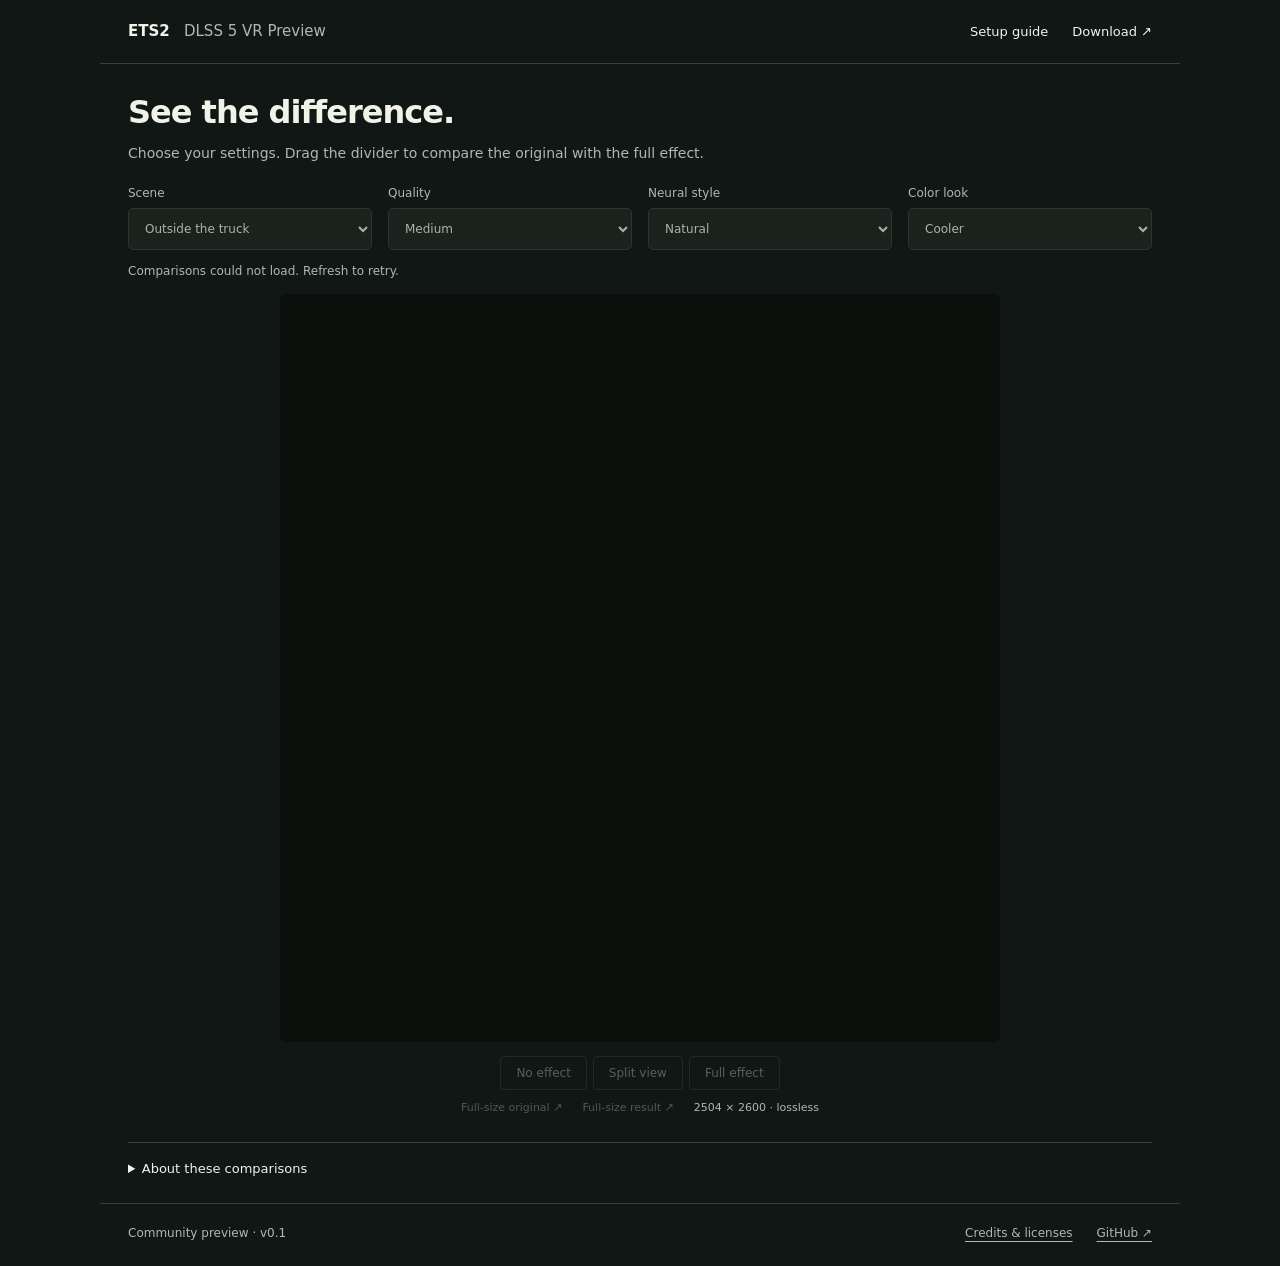
==== commit baddfffc: "Release v0.1 with enforced setup requirements and a single comparison viewer" ====
--- a/site/index.html
+++ b/site/index.html
@@ -1,18 +1,19 @@
 <!doctype html>
 <html lang="en"><head>
-<meta charset="utf-8"><meta name="viewport" content="width=device-width,initial-scale=1"><meta name="description" content="Compare ETS2 DLSS 5 VR quality presets, neural styles and color looks on the same real cab and exterior frames."><meta name="theme-color" content="#111714">
-<title>Comparisons · ETS2 DLSS 5 VR Preview</title><link rel="stylesheet" href="style.css?v=2"><script src="app.js?v=2" defer></script>
+<meta charset="utf-8"><meta name="viewport" content="width=device-width,initial-scale=1"><meta name="description" content="Choose a scene, quality, neural style and color look. Compare the original ETS2 VR frame with your complete DLSS 5 combination."><meta name="theme-color" content="#111714">
+<title>Compare · ETS2 DLSS 5 VR Preview</title><link rel="stylesheet" href="style.css?v=3"><script src="app.js?v=3" defer></script>
 </head><body>
-<header class="topbar"><a class="brand" href="./">ETS2 <span>DLSS 5 VR Preview</span></a><nav aria-label="Main"><a href="setup.html">Setup guide</a><a href="https://github.com/EinarEB/ETS2-DLSS-5-VR-Preview">GitHub ↗</a></nav></header>
-<main>
-<div class="intro"><h1>See the difference.</h1><p>Drag across each image to compare. Open a larger view to inspect the details.</p></div>
-<div class="quality-bar"><div class="quality-controls"><span id="quality-label">Quality</span><div class="segments" role="group" aria-labelledby="quality-label"><button data-quality="low" aria-pressed="false">Low</button><button data-quality="medium" aria-pressed="true">Medium</button><button data-quality="high" aria-pressed="false">High</button><button data-quality="ultra" aria-pressed="false">Ultra</button></div></div><p id="quality-summary" aria-live="polite">Medium · 1 pass · 65% resolution · 75% square</p></div>
-<div class="scene-nav"><a href="#exterior">Outside the truck ↓</a><a href="#cab">Inside the cab ↓</a><span>Left eye · full proportions</span></div>
-<p id="page-status" role="status">Loading comparisons…</p><div id="scenes"></div>
-<details class="method"><summary>How these comparisons were made</summary><p>Two real VR frames, captured with Snowymoon lighting. The exterior uses the latest capture; the cab uses the retained interior capture. Each original was held still and processed through all four quality presets and three neural styles. Clean, Cooler and Cold were then applied using the preview's own color shaders.</p><p>Every slider starts from the same ungraded original. Model preset 1, intensity 2 and 100% final blend are fixed. These are processed still frames with zero motion input, not recordings of moving gameplay. They show appearance; flicker and frame rate need a headset test.</p><p>The grid uses smaller lossless previews. Full-size images preserve the native 2504 × 2600 pixels without lossy compression. <a href="assets/provenance.json">Processing details and image hashes ↗</a></p></details>
-<div class="get-started"><div><h2>Take it into VR.</h2><p>Requirements, downloads and a short setup guide.</p></div><a class="button" href="setup.html">Get started ↗</a></div>
-</main>
-<footer><span>Community preview · v0.1</span><a href="credits.html">Credits & licenses</a><p>Independent project. Not affiliated with SCS Software or NVIDIA. Installer coming soon.</p></footer>
-<dialog id="detail" aria-labelledby="detail-title"><div class="dialog-bar"><h2 id="detail-title"></h2><button id="close-detail" aria-label="Close larger comparison">Close ×</button></div><div id="detail-content"></div><div class="full-links"><a id="full-original" target="_blank" rel="noopener">Full-size original ↗</a><a id="full-result" target="_blank" rel="noopener">Full-size result ↗</a><span>Native pixels · lossless</span></div></dialog>
-<noscript><p class="noscript">Enable JavaScript for the comparison sliders. <a href="assets/comparisons.json">Image index</a></p></noscript>
-</body></html>
+<header><a class="brand" href="./">ETS2 <span>DLSS 5 VR Preview</span></a><nav aria-label="Main"><a href="setup.html">Setup guide</a><a href="https://github.com/EinarEB/ETS2-DLSS-5-VR-Preview/releases/tag/v0.1">Download ↗</a></nav></header>
+<main><div class="intro"><h1>See the difference.</h1><p>Choose your settings. Drag the divider to compare the original with the full effect.</p></div>
+<form class="controls" aria-label="Comparison settings" onsubmit="return false">
+<label>Scene<select id="scene" disabled><option value="exterior">Outside the truck</option><option value="cab">Inside the cab</option></select></label>
+<label>Quality<select id="quality" disabled><option value="low">Low</option><option value="medium" selected>Medium</option><option value="high">High</option><option value="ultra">Ultra</option></select></label>
+<label>Neural style<select id="style" disabled><option value="natural">Natural</option><option value="default">Default</option><option value="cinematic">Cinematic</option></select></label>
+<label>Color look<select id="look" disabled><option value="clean">Clean</option><option value="cooler" selected>Cooler</option><option value="cold">Cold</option></select></label>
+</form>
+<p id="selection-status" role="status">Loading comparisons…</p><div id="comparison" aria-busy="true"></div>
+<div class="view-actions"><button id="show-original" disabled>No effect</button><button id="show-split" disabled>Split view</button><button id="show-result" disabled>Full effect</button></div>
+<div class="downloads"><a id="original-link">Full-size original ↗</a><a id="result-link">Full-size result ↗</a><span>2504 × 2600 · lossless</span></div>
+<details><summary>About these comparisons</summary><p>Each scene starts with one real VR frame captured with Snowymoon lighting. The original has no neural effect or extra color grading. The result combines your chosen quality, neural style and color look at 100% effect. All 72 combinations were rendered in advance; the slider reveals the two images.</p><p>Model preset 1 and intensity 2 are fixed. These are static replays with zero motion input, so they show appearance, not moving-headset stability or frame rate. <a href="assets/provenance.json">Processing details</a></p></details>
+</main><footer><span>Community preview · v0.1</span><a href="credits.html">Credits & licenses</a><a href="https://github.com/EinarEB/ETS2-DLSS-5-VR-Preview">GitHub ↗</a></footer>
+<noscript><p>Enable JavaScript to choose and compare settings. <a href="assets/comparisons.json">Image index</a></p></noscript></body></html>
--- a/site/style.css
+++ b/site/style.css
@@ -1 +1,2 @@
-:root{color-scheme:dark;--bg:#111714;--line:#34433a;--text:#f1f3e9;--muted:#aeb9af;--accent:#c5df86}*{box-sizing:border-box}body{margin:0;background:var(--bg);color:var(--text);font:15px/1.55 'Segoe UI',system-ui,sans-serif}a{color:inherit;text-underline-offset:4px}button,input{font:inherit}button{cursor:pointer}button:focus-visible,a:focus-visible{outline:3px solid var(--accent);outline-offset:4px}button:disabled{cursor:wait}a,button{-webkit-tap-highlight-color:transparent}[hidden]{display:none!important}.topbar,main,footer{max-width:1240px;margin:auto;padding-left:36px;padding-right:36px}.topbar{height:64px;display:flex;align-items:center;justify-content:space-between;gap:24px;border-bottom:1px solid var(--line)}.topbar a{text-decoration:none}.brand{font-weight:700;letter-spacing:-.2px}.brand span{font-weight:400;color:var(--muted);margin-left:9px}.topbar nav{display:flex;gap:25px;font-size:13px}.intro{padding:24px 0 20px}.eyebrow{font-size:10px;font-weight:650;letter-spacing:1.7px;color:var(--accent);margin:0 0 8px}h1{font-size:clamp(30px,3.4vw,38px);font-weight:600;line-height:1.2;letter-spacing:-1.4px;margin:0 0 10px}.intro>p:last-child{margin:0;color:var(--muted)}.quality-bar{position:sticky;top:0;z-index:5;background:#111714f5;backdrop-filter:blur(15px);border-top:1px solid var(--line);border-bottom:1px solid var(--line);padding:10px 0;display:flex;align-items:center;justify-content:space-between;gap:20px}.quality-controls{display:flex;align-items:center;gap:16px}.quality-controls>span{font-size:12px;font-weight:600}.segments{display:flex;gap:4px}.segments button{border:0;border-radius:5px;background:none;color:var(--muted);padding:9px 20px;font-size:13px}.segments button[aria-pressed=true]{background:var(--accent);color:#172015;font-weight:700}.segments button:hover:not([aria-pressed=true]){background:#263229}.quality-bar p{font-size:12px;color:var(--muted);margin:0}.scene-nav{display:flex;gap:24px;align-items:center;padding:12px 0;font-size:12px}.scene-nav a{text-decoration:none}.scene-nav span{margin-left:auto;color:var(--muted)}.scene{scroll-margin-top:96px;margin:16px 0 48px}.scene-heading{display:flex;justify-content:space-between;gap:20px;align-items:baseline;margin-bottom:14px}.scene-heading h2{font-size:25px;letter-spacing:-.6px;font-weight:600;margin:0}.scene-heading p{margin:0;color:var(--muted);font-size:12px}.style-row{margin-bottom:26px}.style-row>h3{font-size:13px;font-weight:600;margin:0 0 6px;color:var(--accent)}.comparison-grid{display:grid;grid-template-columns:repeat(3,minmax(0,1fr));gap:20px}.card-heading{display:flex;align-items:center;justify-content:space-between;margin-bottom:9px;gap:12px}.card-heading h4{font-size:14px;font-weight:400;margin:0}.open-detail{font-size:11px;color:var(--muted);background:none;border:0;padding:6px 0}.open-detail:hover{color:var(--text);text-decoration:underline}.viewer{position:relative;overflow:hidden;background:#090d0a;border-radius:6px;aspect-ratio:2504/2600;width:100%;isolation:isolate}.viewer img{position:absolute;inset:0;width:100%;height:100%;object-fit:contain;pointer-events:none;user-select:none}.viewer .before{clip-path:inset(0 calc(100% - var(--split)) 0 0)}.image-labels{position:absolute;inset:10px 10px auto;display:flex;justify-content:space-between;pointer-events:none}.image-labels span{font-size:10px;line-height:1.3;padding:5px 7px;border-radius:3px;background:#111714d9;color:#fff}.divider{position:absolute;top:0;bottom:0;left:var(--split);width:2px;background:white;transform:translateX(-1px);pointer-events:none;box-shadow:0 0 4px #0008}.divider span{position:absolute;top:50%;left:50%;transform:translate(-50%,-50%);display:grid;place-items:center;width:34px;height:34px;border-radius:50%;background:#f1f3e9;color:#172015;font-size:21px;box-shadow:0 2px 10px #0005}.viewer input{position:absolute;inset:0;appearance:none;-webkit-appearance:none;width:100%;height:100%;margin:0;background:transparent;opacity:0;cursor:ew-resize;touch-action:pan-y}.viewer input::-webkit-slider-thumb{appearance:none;width:34px;height:100%}.viewer input::-moz-range-thumb{border:0;width:34px;height:100%;background:transparent}.viewer:has(input:focus-visible){outline:3px solid var(--accent);outline-offset:4px}.image-status{position:absolute;inset:auto 12px 12px;background:#111714e8;padding:8px 12px;border-radius:4px;font-size:12px}.viewer.loading .divider{display:none}.method{border-top:1px solid var(--line);border-bottom:1px solid var(--line);padding:18px 0;color:var(--muted);font-size:13px}.method summary{cursor:pointer;color:var(--text);font-size:14px}.method p{max-width:820px;margin:16px 0 0}.get-started{display:flex;align-items:center;justify-content:space-between;gap:24px;padding:32px 0}.get-started h2{margin:0 0 6px;font-size:24px;letter-spacing:-.4px;font-weight:600}.get-started p{margin:0;color:var(--muted);font-size:13px}.button{display:inline-block;padding:12px 25px;background:var(--accent);color:#172015;font-size:13px;font-weight:650;text-decoration:none;border-radius:5px}footer{border-top:1px solid var(--line);padding-top:22px;padding-bottom:28px;font-size:12px;color:var(--muted);display:flex;justify-content:space-between;gap:12px;flex-wrap:wrap}footer p{width:100%;margin:0;font-size:11px}.dialog-open{overflow:hidden}dialog{background:var(--bg);color:var(--text);border:1px solid var(--line);border-radius:10px;padding:18px;max-width:calc(100vw - 28px);max-height:calc(100svh - 28px);width:920px}dialog::backdrop{background:#050806e8}.dialog-bar{display:flex;justify-content:space-between;align-items:center;gap:20px;margin-bottom:14px}.dialog-bar h2{font-size:14px;font-weight:500;margin:0}.dialog-bar button{border:0;background:#263229;color:var(--text);border-radius:5px;padding:7px 14px;white-space:nowrap}#detail-content{max-width:calc((100svh - 162px) * 2504 / 2600);margin:auto}.full-links{display:flex;justify-content:center;gap:22px;font-size:11px;margin-top:14px;flex-wrap:wrap}.full-links span{color:var(--muted)}.noscript{margin:24px}@media(max-width:900px){.quality-bar{align-items:flex-start;flex-direction:column;gap:8px}.scene-heading{display:block}.scene-heading p{margin-top:5px}.comparison-grid{gap:12px}.scene{scroll-margin-top:125px}}@media(max-width:640px){.topbar,main,footer{padding-left:18px;padding-right:18px}.topbar{height:66px;gap:12px}.topbar .brand{font-size:14px}.brand span{display:block;margin:0;font-size:11px}.topbar nav{font-size:12px;gap:16px}.intro{padding:26px 0 22px}.intro>p:last-child{font-size:13px}.quality-controls{width:100%;gap:10px}.segments{flex:1}.segments button{flex:1;padding:9px 8px}.quality-bar p{font-size:11px}.scene-nav{gap:18px;font-size:11px;flex-wrap:wrap}.scene-nav span{display:none}.scene{margin:16px 0 42px}.scene-heading h2{font-size:23px}.comparison-grid{grid-template-columns:1fr;gap:17px}.style-row{margin-bottom:34px}.style-row>h3{font-size:16px;margin-bottom:13px;padding-top:10px;border-top:1px solid var(--line)}.card-heading{margin-bottom:6px}.open-detail{font-size:12px;padding:8px 0}.get-started{align-items:flex-start}.get-started p{max-width:180px}.button{padding:11px 16px;white-space:nowrap}dialog{padding:12px}.dialog-bar h2{font-size:12px}.full-links{gap:12px}.full-links span{width:100%;text-align:center}}
+:root{color-scheme:dark;--bg:#111714;--line:#34433a;--text:#f1f3e9;--muted:#aeb9af;--accent:#c5df86}*{box-sizing:border-box}body{margin:0;background:var(--bg);color:var(--text);font:15px/1.5 'Segoe UI',system-ui,sans-serif}a{color:inherit;text-underline-offset:4px}button,select,input{font:inherit}button,select,summary{cursor:pointer}a:focus-visible,button:focus-visible,select:focus-visible{outline:3px solid var(--accent);outline-offset:3px}header,main,footer{max-width:1080px;margin:auto;padding-left:28px;padding-right:28px}header{height:64px;display:flex;align-items:center;justify-content:space-between;border-bottom:1px solid var(--line);gap:20px}header a{text-decoration:none}.brand{font-weight:700}.brand span{font-weight:400;color:var(--muted);margin-left:9px}nav{display:flex;gap:24px;font-size:13px}.intro{padding:24px 0 20px}h1{font-size:32px;font-weight:600;letter-spacing:-1px;margin:0 0 7px}.intro p{color:var(--muted);margin:0;font-size:14px}.controls{display:grid;grid-template-columns:repeat(4,minmax(0,1fr));gap:16px}.controls label{display:grid;gap:6px;font-size:12px;color:var(--muted)}select{width:100%;border:1px solid var(--line);border-radius:5px;background:#1d2821;color:var(--text);padding:10px 12px;min-height:42px}#selection-status{min-height:20px;color:var(--muted);font-size:12px;margin:12px 0;overflow-wrap:anywhere}#comparison{position:relative;aspect-ratio:2504/2600;max-width:min(100%,calc((100svh - 310px)*2504/2600));min-width:260px;width:100%;margin:auto;overflow:hidden;background:#0b100d;isolation:isolate;border-radius:6px}#comparison img{position:absolute;inset:0;width:100%;height:100%;object-fit:contain;pointer-events:none;user-select:none}.original{clip-path:inset(0 calc(100% - var(--split)) 0 0)}.labels{position:absolute;inset:12px 12px auto;display:flex;justify-content:space-between;pointer-events:none}.labels span{padding:5px 8px;border-radius:4px;background:#111714d9;color:white;font-size:11px}.divider{position:absolute;left:var(--split);top:0;bottom:0;width:2px;background:white;transform:translateX(-1px);pointer-events:none;box-shadow:0 0 5px #0009}.divider span{position:absolute;top:50%;left:50%;transform:translate(-50%,-50%);width:38px;height:38px;border-radius:50%;display:grid;place-items:center;background:white;color:#172015;font-size:24px;box-shadow:0 2px 12px #0006}#comparison input{position:absolute;inset:0;appearance:none;width:100%;height:100%;opacity:0;margin:0;cursor:ew-resize;touch-action:pan-y}#comparison input::-webkit-slider-thumb{appearance:none;width:1px;height:100%}#comparison input::-moz-range-thumb{border:0;width:1px;height:100%;background:transparent}#comparison:has(input:focus-visible){outline:3px solid var(--accent);outline-offset:3px}#comparison.loading{opacity:.35;pointer-events:none}.view-actions{display:flex;gap:6px;justify-content:center;margin:14px 0 10px}.view-actions button{border:1px solid var(--line);border-radius:4px;background:none;color:var(--muted);padding:7px 15px;font-size:12px}.view-actions button[aria-pressed=true]{background:#25322a;color:var(--text)}button:disabled{opacity:.45;cursor:wait}.downloads{display:flex;gap:20px;justify-content:center;flex-wrap:wrap;font-size:11px;color:var(--muted);margin-bottom:26px}.downloads a:not([href]){pointer-events:none;opacity:.4}details{border-top:1px solid var(--line);padding:16px 0 24px;font-size:12px;color:var(--muted)}summary{color:var(--text);font-size:13px}details p{max-width:800px}footer{border-top:1px solid var(--line);display:flex;gap:24px;font-size:12px;color:var(--muted);padding-top:20px;padding-bottom:24px}footer span{margin-right:auto}@media(max-width:640px){header,main,footer{padding-left:18px;padding-right:18px}header{gap:12px}.brand{font-size:14px}.brand span{display:block;margin:0;font-size:11px}nav{font-size:12px;gap:16px}.intro{padding-top:20px}h1{font-size:28px}.controls{grid-template-columns:repeat(2,minmax(0,1fr));gap:10px 12px}#comparison{max-width:100%;min-width:0}#selection-status{font-size:11px}.downloads{gap:10px 20px}.downloads span{width:100%;text-align:center}footer{gap:16px;font-size:11px}}@media(min-width:641px) and (max-height:700px){#comparison{max-width:480px}}
+:root #comparison{max-width:720px}
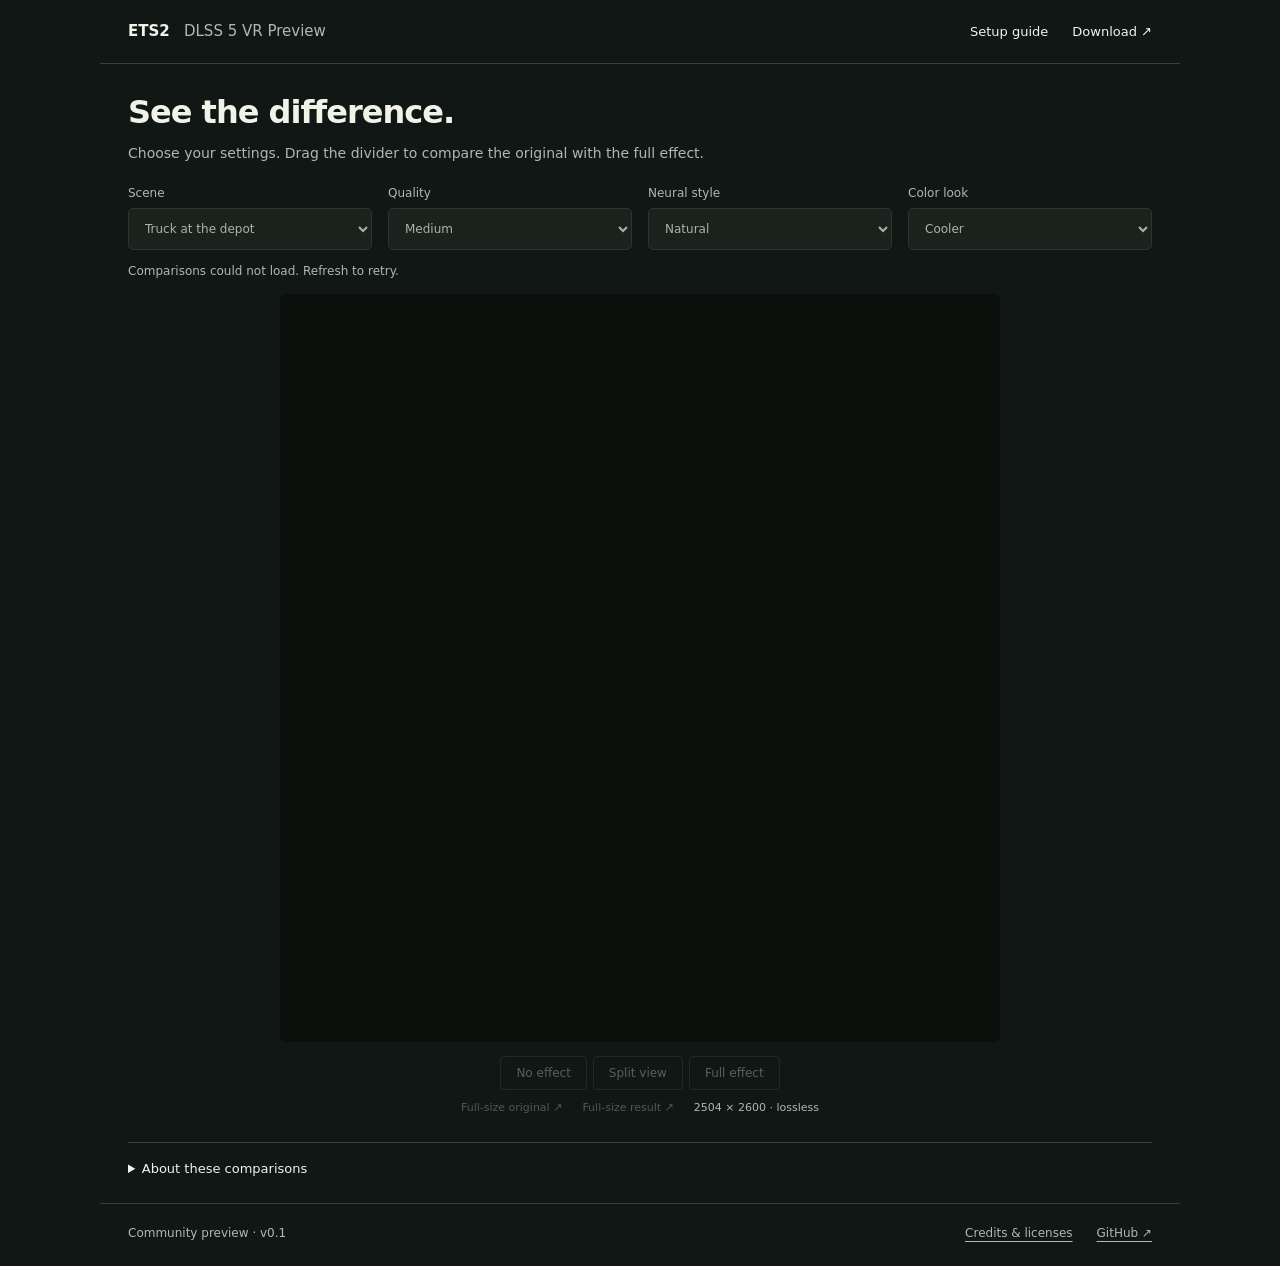
==== commit 6492378e: "Refresh comparison gallery with three new VR captures" ====
--- a/site/index.html
+++ b/site/index.html
@@ -1,12 +1,12 @@
 <!doctype html>
 <html lang="en"><head>
 <meta charset="utf-8"><meta name="viewport" content="width=device-width,initial-scale=1"><meta name="description" content="Choose a scene, quality, neural style and color look. Compare the original ETS2 VR frame with your complete DLSS 5 combination."><meta name="theme-color" content="#111714">
-<title>Compare · ETS2 DLSS 5 VR Preview</title><link rel="stylesheet" href="style.css?v=3"><script src="app.js?v=3" defer></script>
+<title>Compare · ETS2 DLSS 5 VR Preview</title><link rel="stylesheet" href="style.css?v=4"><script src="app.js?v=4" defer></script>
 </head><body>
 <header><a class="brand" href="./">ETS2 <span>DLSS 5 VR Preview</span></a><nav aria-label="Main"><a href="setup.html">Setup guide</a><a href="https://github.com/EinarEB/ETS2-DLSS-5-VR-Preview/releases/tag/v0.1">Download ↗</a></nav></header>
 <main><div class="intro"><h1>See the difference.</h1><p>Choose your settings. Drag the divider to compare the original with the full effect.</p></div>
 <form class="controls" aria-label="Comparison settings" onsubmit="return false">
-<label>Scene<select id="scene" disabled><option value="exterior">Outside the truck</option><option value="cab">Inside the cab</option></select></label>
+<label>Scene<select id="scene" disabled><option value="exterior">Truck at the depot</option><option value="cab">Inside the cab</option><option value="detail">Truck detail</option></select></label>
 <label>Quality<select id="quality" disabled><option value="low">Low</option><option value="medium" selected>Medium</option><option value="high">High</option><option value="ultra">Ultra</option></select></label>
 <label>Neural style<select id="style" disabled><option value="natural">Natural</option><option value="default">Default</option><option value="cinematic">Cinematic</option></select></label>
 <label>Color look<select id="look" disabled><option value="clean">Clean</option><option value="cooler" selected>Cooler</option><option value="cold">Cold</option></select></label>
@@ -14,6 +14,6 @@
 <p id="selection-status" role="status">Loading comparisons…</p><div id="comparison" aria-busy="true"></div>
 <div class="view-actions"><button id="show-original" disabled>No effect</button><button id="show-split" disabled>Split view</button><button id="show-result" disabled>Full effect</button></div>
 <div class="downloads"><a id="original-link">Full-size original ↗</a><a id="result-link">Full-size result ↗</a><span>2504 × 2600 · lossless</span></div>
-<details><summary>About these comparisons</summary><p>Each scene starts with one real VR frame captured with Snowymoon lighting. The original has no neural effect or extra color grading. The result combines your chosen quality, neural style and color look at 100% effect. All 72 combinations were rendered in advance; the slider reveals the two images.</p><p>Model preset 1 and intensity 2 are fixed. These are static replays with zero motion input, so they show appearance, not moving-headset stability or frame rate. <a href="assets/provenance.json">Processing details</a></p></details>
+<details><summary>About these comparisons</summary><p>Each scene starts with one real VR frame captured with Snowymoon lighting. The original has no neural effect or extra color grading. The result combines your chosen quality, neural style and color look at 100% effect. All 108 combinations were rendered in advance; the slider reveals the two images.</p><p>Model preset 1 and intensity 2 are fixed. These are static replays with zero motion input, so they show appearance, not moving-headset stability or frame rate. <a href="assets/provenance.json">Processing details</a></p></details>
 </main><footer><span>Community preview · v0.1</span><a href="credits.html">Credits & licenses</a><a href="https://github.com/EinarEB/ETS2-DLSS-5-VR-Preview">GitHub ↗</a></footer>
 <noscript><p>Enable JavaScript to choose and compare settings. <a href="assets/comparisons.json">Image index</a></p></noscript></body></html>
